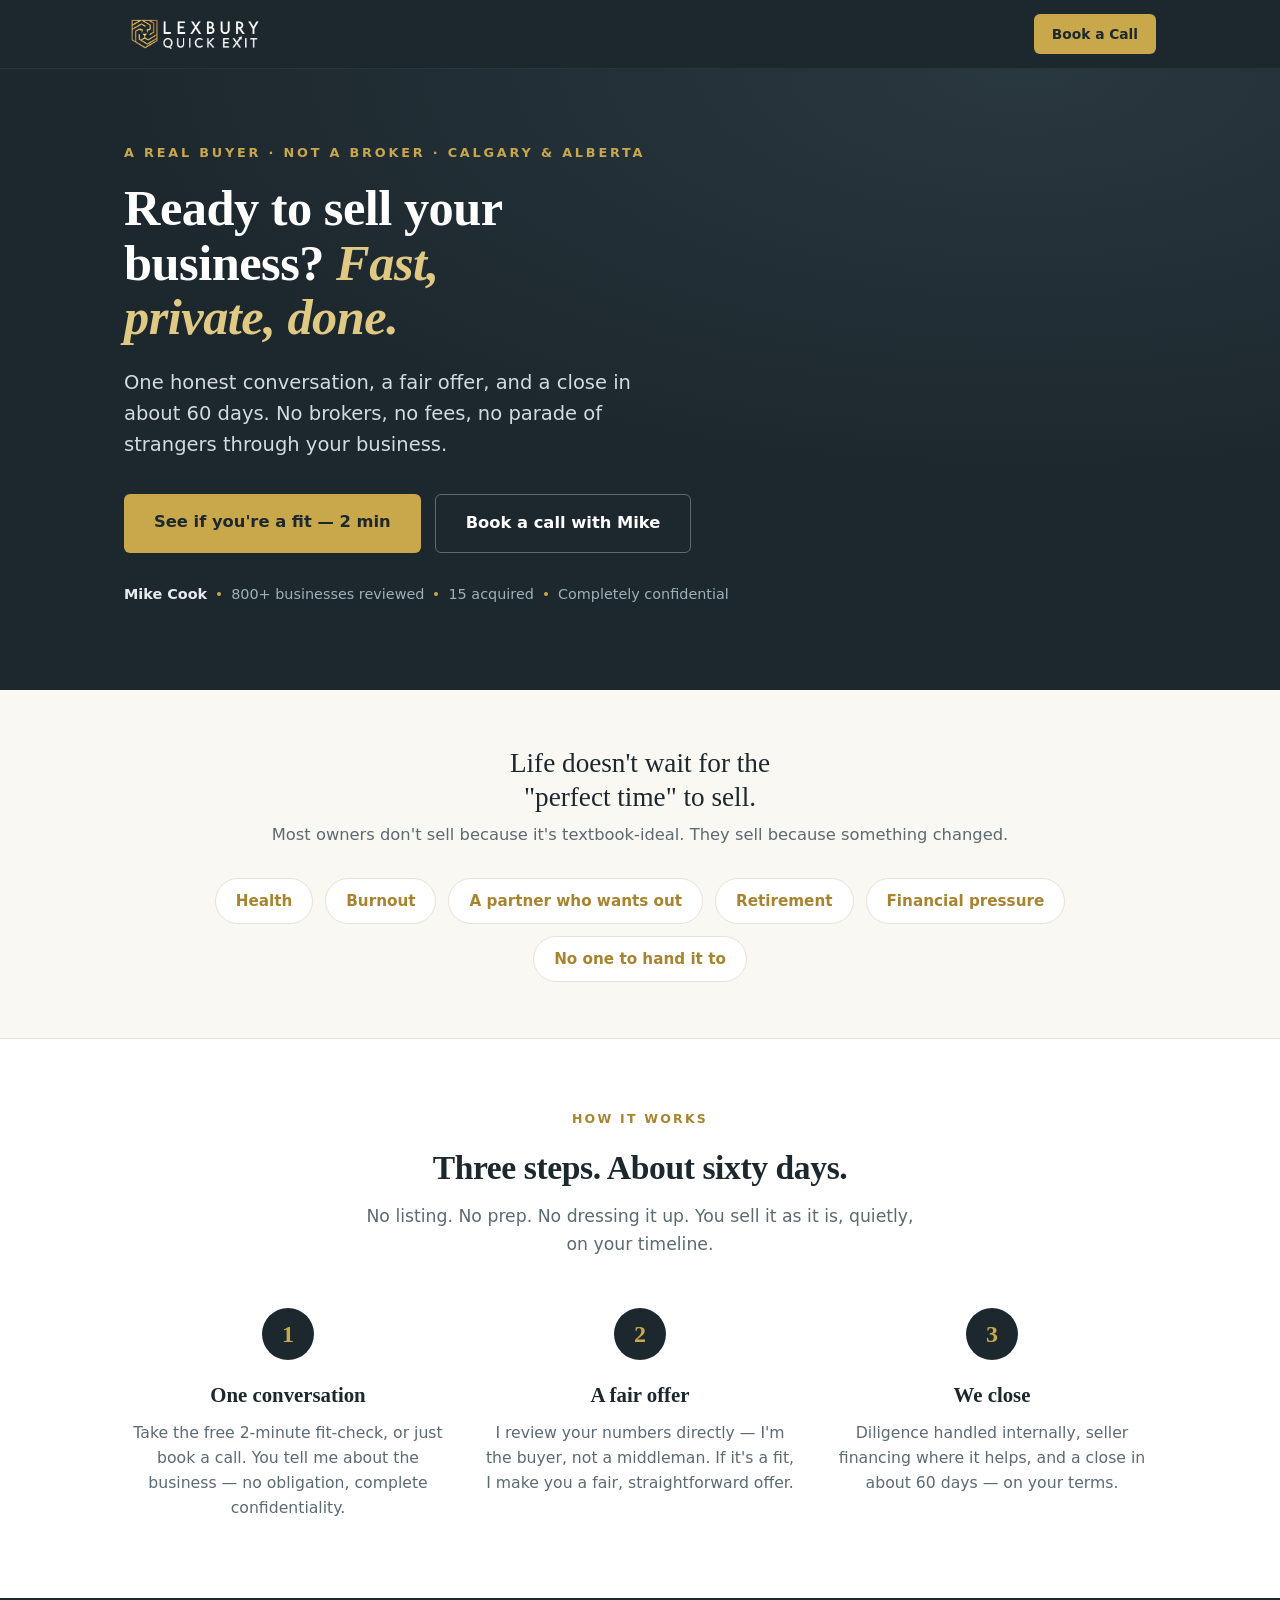
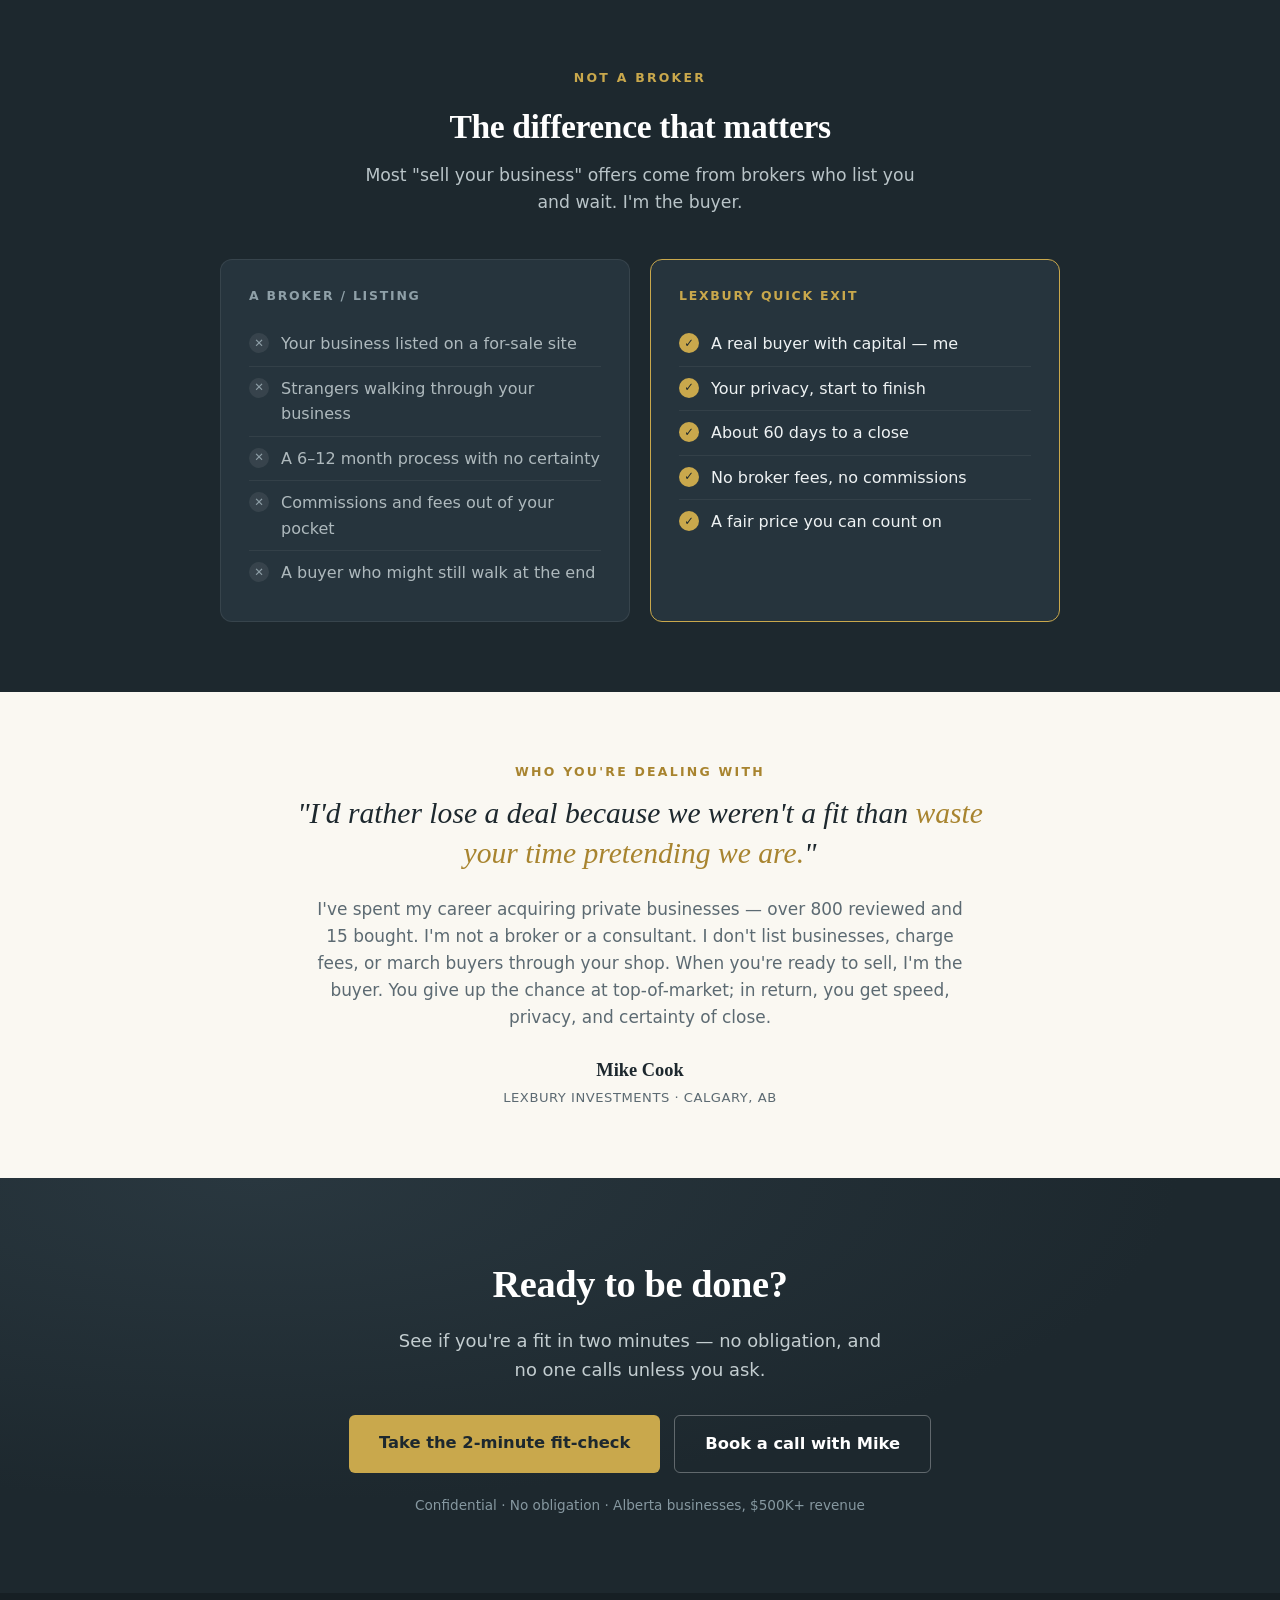
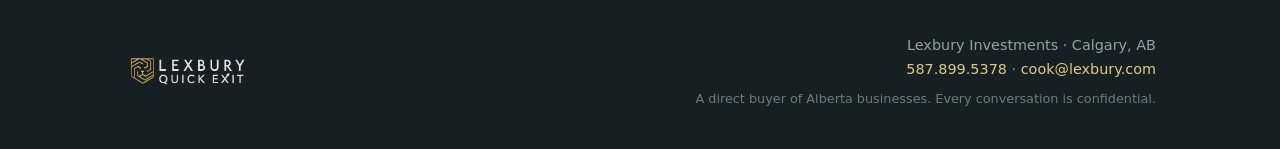
==== index.html @ 6c4a0f42 "Initial quickexit.ca site — buyer-focused seller front door Homepage, 7-question Quick Exit fit-chec" ====
<!DOCTYPE html>
<html lang="en">
<head>
<meta charset="UTF-8">
<meta name="viewport" content="width=device-width, initial-scale=1.0">
<title>Sell Your Alberta Business — Fast, Fair, Confidential | Lexbury Quick Exit</title>
<meta name="description" content="A real buyer for your Calgary or Alberta business — not a broker. No listing, no fees, no parade of strangers. One honest conversation, a fair offer, and a close in about 60 days. Completely confidential.">
<link rel="icon" href="/favicon.png">
<link rel="apple-touch-icon" href="/apple-touch-icon.png">
<style>
:root{
  --navy:#1D282E; --navy-2:#26343d; --navy-3:#31424c;
  --gold:#C9A84C; --gold-lt:#e0c982; --gold-deep:#a8842f;
  --cream:#faf8f2; --paper:#ffffff; --ink:#2b3840; --muted:#5c6a72; --line:#e7e2d6;
  --good:#2d7a4f;
  --serif:Georgia,'Times New Roman',serif;
  --sans:system-ui,-apple-system,'Segoe UI',Roboto,Helvetica,Arial,sans-serif;
}
*{box-sizing:border-box;margin:0;padding:0;}
html{scroll-behavior:smooth;}
body{font-family:var(--sans);color:var(--ink);background:var(--paper);line-height:1.6;-webkit-font-smoothing:antialiased;}
a{color:inherit;}
img{max-width:100%;display:block;}
.wrap{max-width:1080px;margin:0 auto;padding:0 24px;}

/* nav */
.nav{position:sticky;top:0;z-index:50;background:var(--navy);border-bottom:1px solid rgba(255,255,255,.06);}
.nav .wrap{display:flex;align-items:center;justify-content:space-between;padding-top:14px;padding-bottom:14px;}
.nav .logo{height:38px;width:auto;}
.btn{display:inline-block;font-family:var(--sans);font-weight:700;font-size:.92rem;padding:11px 22px;border-radius:6px;text-decoration:none;cursor:pointer;border:none;transition:transform .1s,background .15s;}
.btn:hover{transform:translateY(-1px);}
.btn-gold{background:var(--gold);color:var(--navy);}
.btn-gold:hover{background:var(--gold-lt);}
.btn-ghost{background:transparent;color:#fff;border:1px solid rgba(255,255,255,.3);}
.btn-ghost:hover{background:rgba(255,255,255,.08);}
.btn-lg{font-size:1.02rem;padding:15px 30px;}
.nav .btn{padding:9px 18px;font-size:.86rem;}

/* hero */
.hero{background:radial-gradient(130% 120% at 80% 0%, #29373f 0%, var(--navy) 55%);color:#fff;padding:74px 0 84px;}
.hero .eyebrow{color:var(--gold);font-size:.8rem;letter-spacing:.22em;text-transform:uppercase;font-weight:700;margin-bottom:18px;}
.hero h1{font-family:var(--serif);font-size:3.15rem;line-height:1.08;font-weight:700;letter-spacing:-.5px;max-width:15ch;}
.hero h1 .em{color:var(--gold-lt);font-style:italic;}
.hero .sub{font-size:1.22rem;color:#d3dbde;margin-top:22px;max-width:44ch;}
.hero .cta-row{display:flex;flex-wrap:wrap;gap:14px;margin-top:34px;}
.hero .trust{margin-top:30px;font-size:.9rem;color:#9fb0b8;display:flex;align-items:center;gap:10px;flex-wrap:wrap;}
.hero .trust b{color:#e6ecee;font-weight:600;}
.hero .trust .dot{width:4px;height:4px;border-radius:50%;background:var(--gold);}

/* situations */
.situations{background:var(--cream);padding:56px 0;border-bottom:1px solid var(--line);}
.situations .lead{font-family:var(--serif);font-size:1.7rem;color:var(--navy);text-align:center;max-width:22ch;margin:0 auto 8px;line-height:1.25;}
.situations .subline{text-align:center;color:var(--muted);font-size:1.02rem;margin-bottom:30px;}
.sit-grid{display:flex;flex-wrap:wrap;justify-content:center;gap:12px;}
.sit{background:var(--paper);border:1px solid var(--line);border-radius:100px;padding:10px 20px;font-size:.95rem;font-weight:600;color:var(--navy);}
.sit span{color:var(--gold-deep);}

/* section base */
.section{padding:70px 0;}
.section h2{font-family:var(--serif);font-size:2.1rem;color:var(--navy);text-align:center;font-weight:700;letter-spacing:-.4px;margin-bottom:8px;}
.section .kicker{text-align:center;color:var(--gold-deep);font-size:.78rem;letter-spacing:.18em;text-transform:uppercase;font-weight:700;margin-bottom:12px;}
.section .intro{text-align:center;color:var(--muted);font-size:1.08rem;max-width:52ch;margin:0 auto 42px;}

/* steps */
.steps{display:grid;grid-template-columns:repeat(3,1fr);gap:24px;}
.step{text-align:center;padding:8px;}
.step .n{width:52px;height:52px;border-radius:50%;background:var(--navy);color:var(--gold);font-family:var(--serif);font-size:1.5rem;font-weight:700;display:grid;place-items:center;margin:0 auto 18px;}
.step h3{font-family:var(--serif);font-size:1.3rem;color:var(--navy);margin-bottom:8px;}
.step p{color:var(--muted);font-size:.98rem;}

/* comparison */
.compare{background:var(--navy);color:#fff;}
.compare h2{color:#fff;}
.compare .kicker{color:var(--gold);}
.compare .intro{color:#b9c4c8;}
.cols{display:grid;grid-template-columns:1fr 1fr;gap:20px;max-width:840px;margin:0 auto;}
.col{background:var(--navy-2);border:1px solid rgba(255,255,255,.08);border-radius:12px;padding:26px 28px;}
.col.us{border-color:var(--gold);}
.col h4{font-size:.78rem;letter-spacing:.14em;text-transform:uppercase;font-weight:700;margin-bottom:16px;}
.col.them h4{color:#8fa0a8;} .col.us h4{color:var(--gold);}
.col ul{list-style:none;}
.col li{display:flex;gap:12px;align-items:flex-start;padding:9px 0;font-size:1rem;border-bottom:1px solid rgba(255,255,255,.06);}
.col li:last-child{border-bottom:none;}
.mark{flex:none;width:20px;height:20px;border-radius:50%;display:grid;place-items:center;font-size:.72rem;font-weight:800;margin-top:2px;}
.col.them .mark{background:rgba(255,255,255,.08);color:#8fa0a8;}
.col.us .mark{background:var(--gold);color:var(--navy);}
.col.them li{color:#aeb9bd;} .col.us li{color:#eef2f3;}

/* mike */
.mike{background:var(--cream);}
.mike-inner{max-width:760px;margin:0 auto;text-align:center;}
.mike .quote{font-family:var(--serif);font-size:1.85rem;line-height:1.35;color:var(--navy);font-style:italic;}
.mike .quote .g{color:var(--gold-deep);}
.mike .body{color:var(--muted);font-size:1.06rem;margin-top:22px;max-width:60ch;margin-left:auto;margin-right:auto;}
.mike .sig{margin-top:24px;font-family:var(--serif);font-size:1.15rem;color:var(--navy);font-weight:700;}
.mike .sig small{display:block;font-family:var(--sans);font-size:.82rem;color:var(--muted);font-weight:400;letter-spacing:.04em;margin-top:2px;}

/* final cta */
.final{background:radial-gradient(120% 130% at 20% 0%, #29373f 0%, var(--navy) 60%);color:#fff;text-align:center;padding:76px 0;}
.final h2{font-family:var(--serif);font-size:2.4rem;color:#fff;margin-bottom:12px;letter-spacing:-.4px;}
.final p{color:#c3cdd0;font-size:1.12rem;max-width:44ch;margin:0 auto 30px;}
.final .cta-row{display:flex;flex-wrap:wrap;gap:14px;justify-content:center;}
.final .fine{margin-top:22px;font-size:.85rem;color:#8698a0;}

/* footer */
footer{background:#161f24;color:#93a2a9;padding:40px 0;font-size:.9rem;}
footer .wrap{display:flex;flex-wrap:wrap;gap:24px;justify-content:space-between;align-items:center;}
footer .logo{height:34px;opacity:.9;}
footer a{color:var(--gold-lt);text-decoration:none;}
footer .meta{text-align:right;line-height:1.7;}
footer .disc{color:#6b7981;font-size:.8rem;margin-top:6px;}

@media(max-width:800px){
  .hero{padding:54px 0 60px;}
  .hero h1{font-size:2.35rem;}
  .hero .sub{font-size:1.08rem;}
  .steps{grid-template-columns:1fr;gap:30px;}
  .cols{grid-template-columns:1fr;}
  .section{padding:54px 0;}
  .section h2,.mike .quote{font-size:1.7rem;}
  .final h2{font-size:1.9rem;}
  footer .wrap{justify-content:center;text-align:center;}
  footer .meta{text-align:center;}
  .nav .logo{height:32px;}
}
</style>
</head>
<body>

<!-- NAV -->
<nav class="nav">
  <div class="wrap">
    <a href="/"><img class="logo" src="/qe-logo-white.png" alt="Lexbury Quick Exit"></a>
    <a class="btn btn-gold" href="/book-call">Book a Call</a>
  </div>
</nav>

<!-- HERO -->
<header class="hero">
  <div class="wrap">
    <div class="eyebrow">A real buyer &middot; not a broker &middot; Calgary &amp; Alberta</div>
    <h1>Ready to sell your business? <span class="em">Fast, private, done.</span></h1>
    <p class="sub">One honest conversation, a fair offer, and a close in about 60&nbsp;days. No brokers, no fees, no parade of strangers through your business.</p>
    <div class="cta-row">
      <a class="btn btn-gold btn-lg" href="/assessment">See if you're a fit — 2 min</a>
      <a class="btn btn-ghost btn-lg" href="/book-call">Book a call with Mike</a>
    </div>
    <div class="trust">
      <b>Mike Cook</b><span class="dot"></span>800+ businesses reviewed<span class="dot"></span>15 acquired<span class="dot"></span>Completely confidential
    </div>
  </div>
</header>

<!-- SITUATIONS -->
<section class="situations">
  <div class="wrap">
    <div class="lead">Life doesn't wait for the "perfect time" to sell.</div>
    <div class="subline">Most owners don't sell because it's textbook-ideal. They sell because something changed.</div>
    <div class="sit-grid">
      <div class="sit"><span>Health</span></div>
      <div class="sit"><span>Burnout</span></div>
      <div class="sit"><span>A partner who wants out</span></div>
      <div class="sit"><span>Retirement</span></div>
      <div class="sit"><span>Financial pressure</span></div>
      <div class="sit"><span>No one to hand it to</span></div>
    </div>
  </div>
</section>

<!-- HOW IT WORKS -->
<section class="section">
  <div class="wrap">
    <div class="kicker">How it works</div>
    <h2>Three steps. About sixty days.</h2>
    <p class="intro">No listing. No prep. No dressing it up. You sell it as it is, quietly, on your timeline.</p>
    <div class="steps">
      <div class="step">
        <div class="n">1</div>
        <h3>One conversation</h3>
        <p>Take the free 2-minute fit-check, or just book a call. You tell me about the business — no obligation, complete confidentiality.</p>
      </div>
      <div class="step">
        <div class="n">2</div>
        <h3>A fair offer</h3>
        <p>I review your numbers directly — I'm the buyer, not a middleman. If it's a fit, I make you a fair, straightforward offer.</p>
      </div>
      <div class="step">
        <div class="n">3</div>
        <h3>We close</h3>
        <p>Diligence handled internally, seller financing where it helps, and a close in about 60 days — on your terms.</p>
      </div>
    </div>
  </div>
</section>

<!-- COMPARISON -->
<section class="section compare">
  <div class="wrap">
    <div class="kicker">Not a broker</div>
    <h2>The difference that matters</h2>
    <p class="intro">Most "sell your business" offers come from brokers who list you and wait. I'm the buyer.</p>
    <div class="cols">
      <div class="col them">
        <h4>A broker / listing</h4>
        <ul>
          <li><span class="mark">✕</span> Your business listed on a for-sale site</li>
          <li><span class="mark">✕</span> Strangers walking through your business</li>
          <li><span class="mark">✕</span> A 6–12 month process with no certainty</li>
          <li><span class="mark">✕</span> Commissions and fees out of your pocket</li>
          <li><span class="mark">✕</span> A buyer who might still walk at the end</li>
        </ul>
      </div>
      <div class="col us">
        <h4>Lexbury Quick Exit</h4>
        <ul>
          <li><span class="mark">✓</span> A real buyer with capital — me</li>
          <li><span class="mark">✓</span> Your privacy, start to finish</li>
          <li><span class="mark">✓</span> About 60 days to a close</li>
          <li><span class="mark">✓</span> No broker fees, no commissions</li>
          <li><span class="mark">✓</span> A fair price you can count on</li>
        </ul>
      </div>
    </div>
  </div>
</section>

<!-- MIKE -->
<section class="section mike">
  <div class="wrap mike-inner">
    <div class="kicker">Who you're dealing with</div>
    <p class="quote">"I'd rather lose a deal because we weren't a fit than <span class="g">waste your time pretending we are.</span>"</p>
    <p class="body">I've spent my career acquiring private businesses — over 800 reviewed and 15 bought. I'm not a broker or a consultant. I don't list businesses, charge fees, or march buyers through your shop. When you're ready to sell, I'm the buyer. You give up the chance at top-of-market; in return, you get speed, privacy, and certainty of close.</p>
    <div class="sig">Mike Cook<small>LEXBURY INVESTMENTS &middot; CALGARY, AB</small></div>
  </div>
</section>

<!-- FINAL CTA -->
<section class="final">
  <div class="wrap">
    <h2>Ready to be done?</h2>
    <p>See if you're a fit in two minutes — no obligation, and no one calls unless you ask.</p>
    <div class="cta-row">
      <a class="btn btn-gold btn-lg" href="/assessment">Take the 2-minute fit-check</a>
      <a class="btn btn-ghost btn-lg" href="/book-call">Book a call with Mike</a>
    </div>
    <div class="fine">Confidential &middot; No obligation &middot; Alberta businesses, $500K+ revenue</div>
  </div>
</section>

<!-- FOOTER -->
<footer>
  <div class="wrap">
    <div>
      <img class="logo" src="/qe-logo-white.png" alt="Lexbury Quick Exit">
    </div>
    <div class="meta">
      Lexbury Investments &middot; Calgary, AB<br>
      <a href="tel:5878995378">587.899.5378</a> &middot; <a href="mailto:cook@lexbury.com">cook@lexbury.com</a>
      <div class="disc">A direct buyer of Alberta businesses. Every conversation is confidential.</div>
    </div>
  </div>
</footer>

</body>
</html>
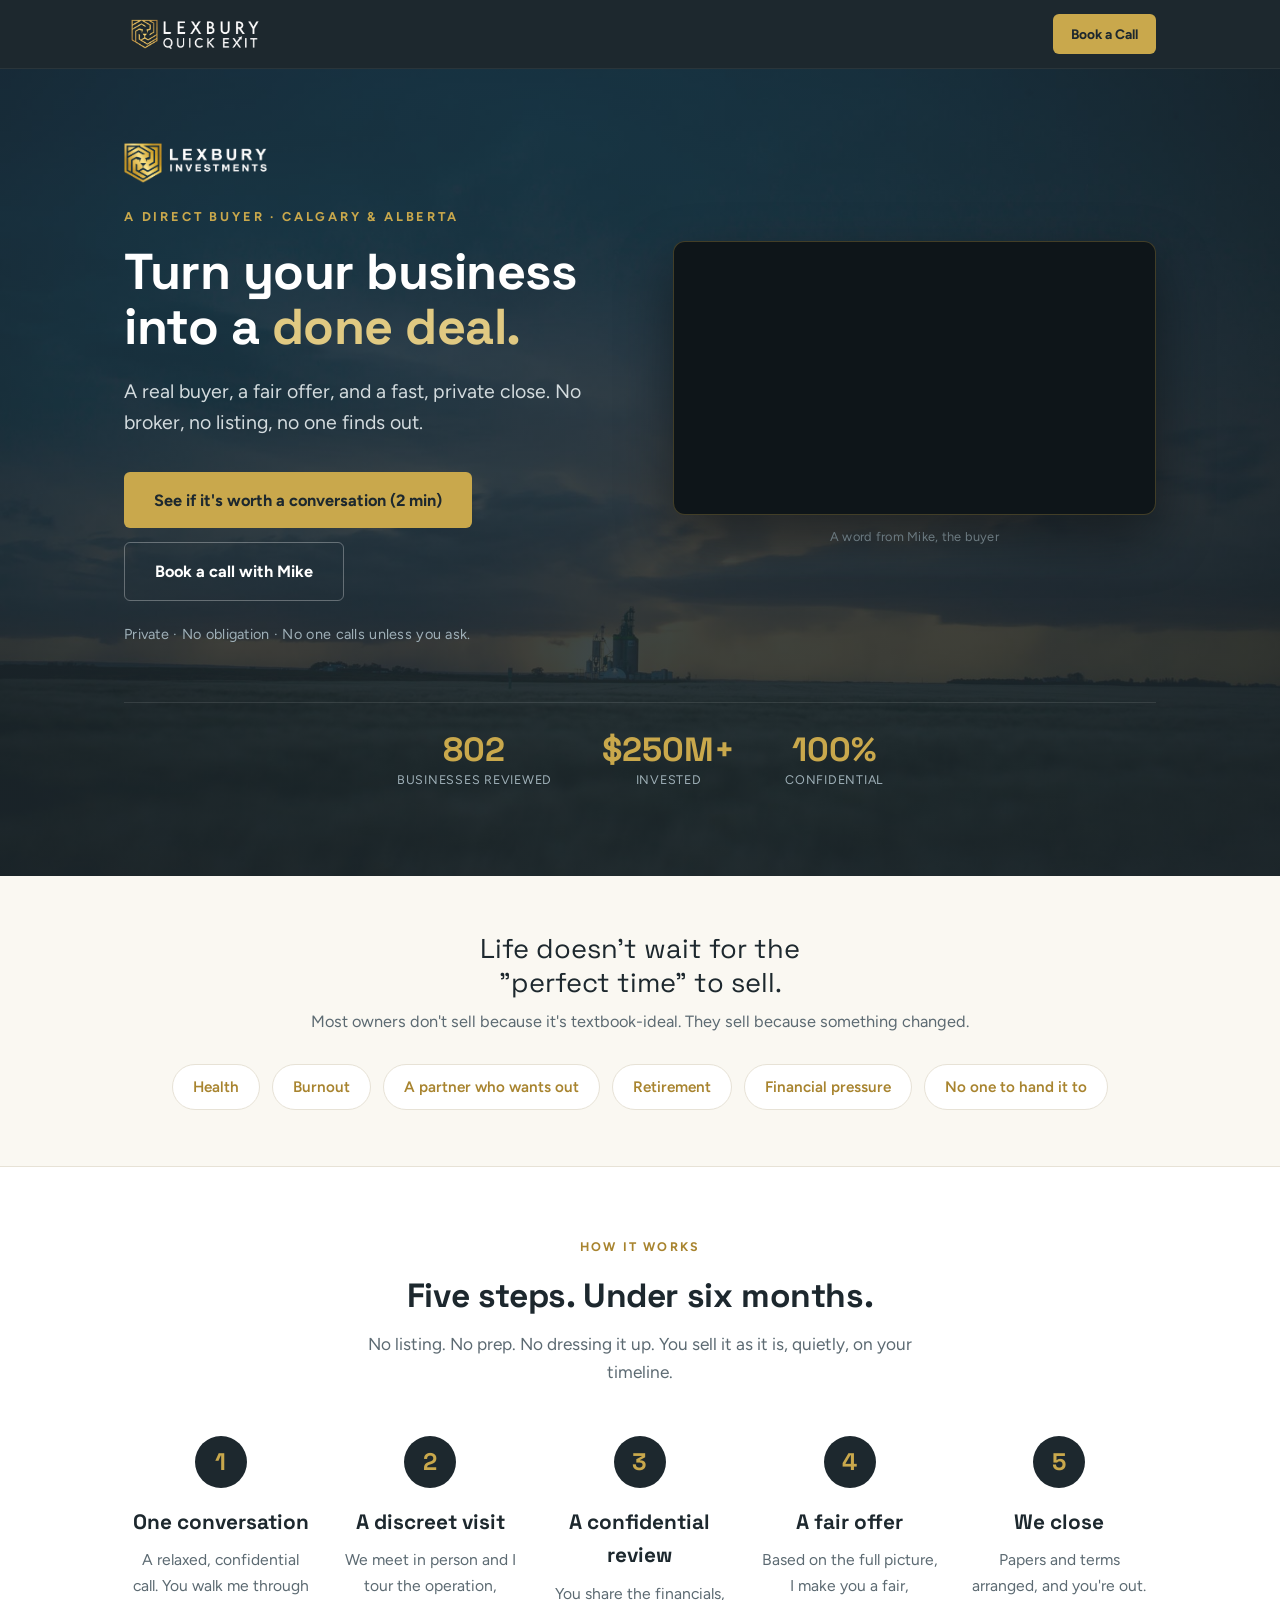
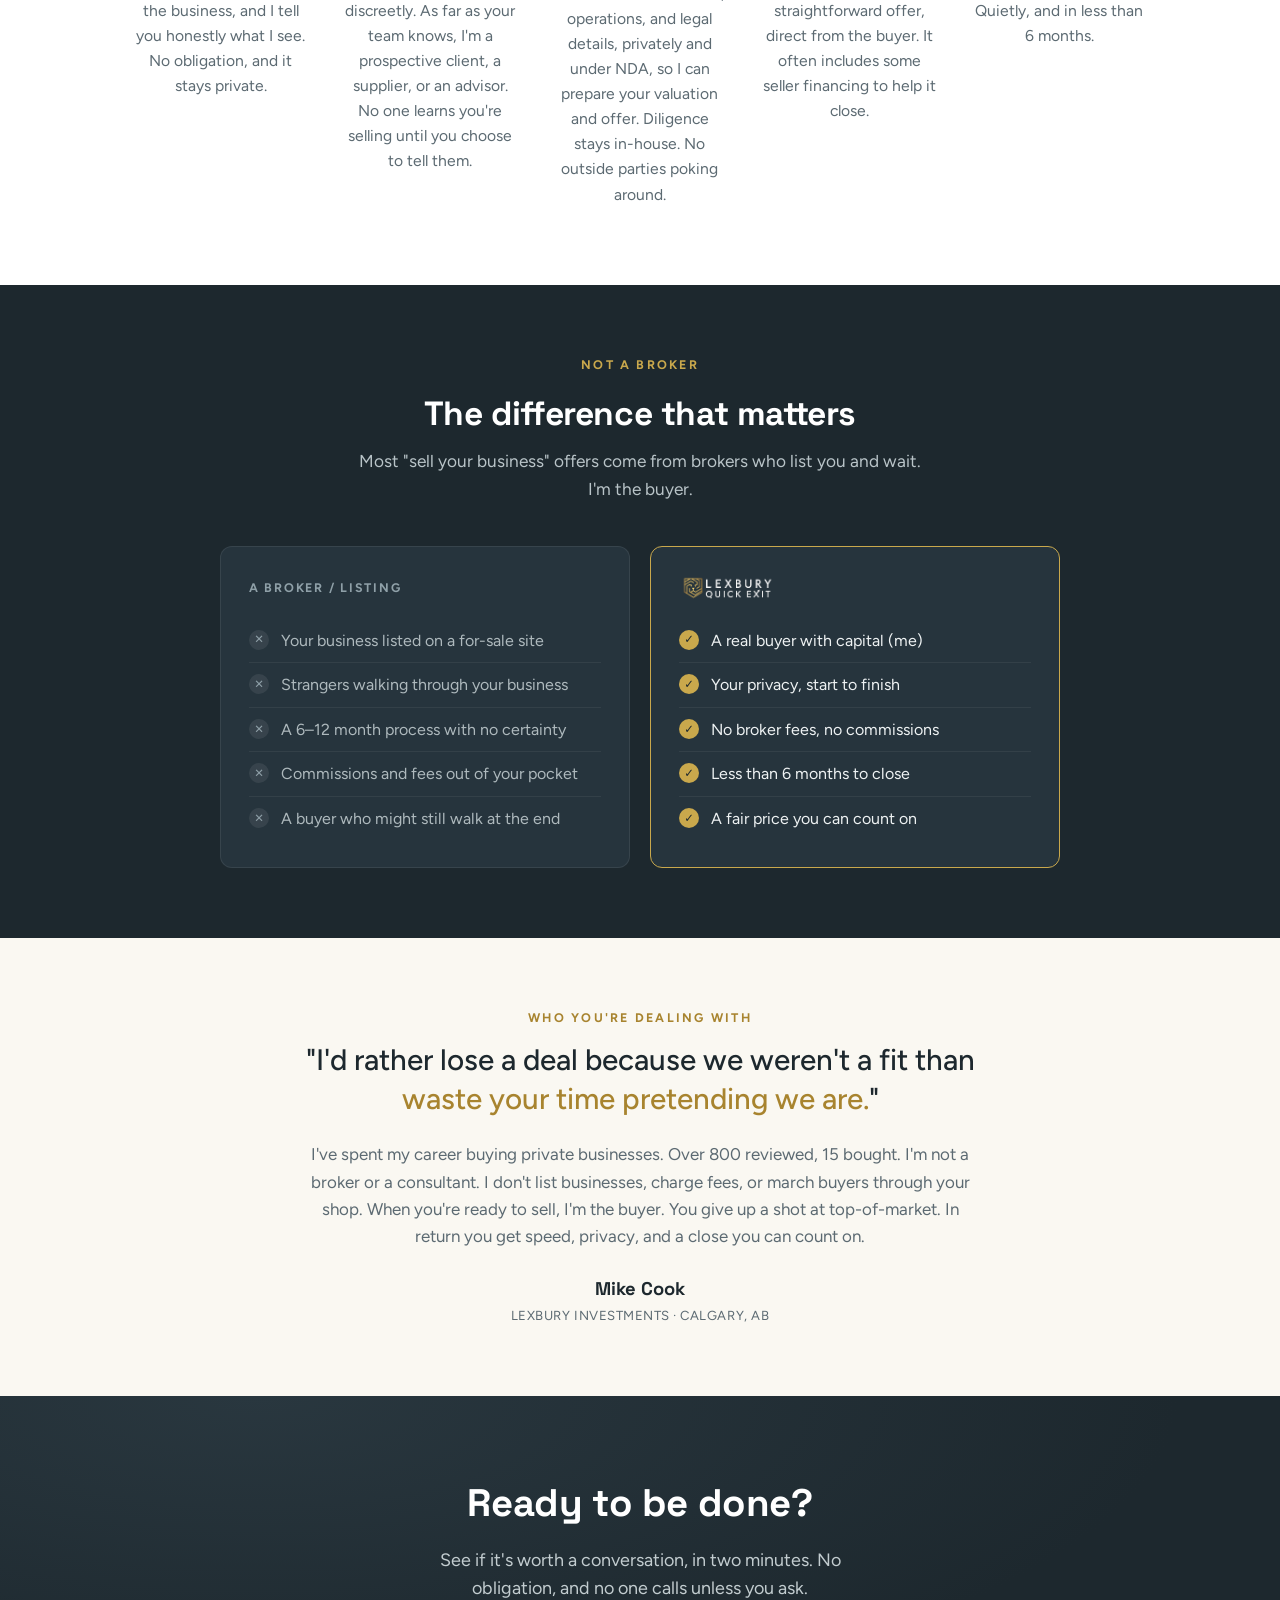
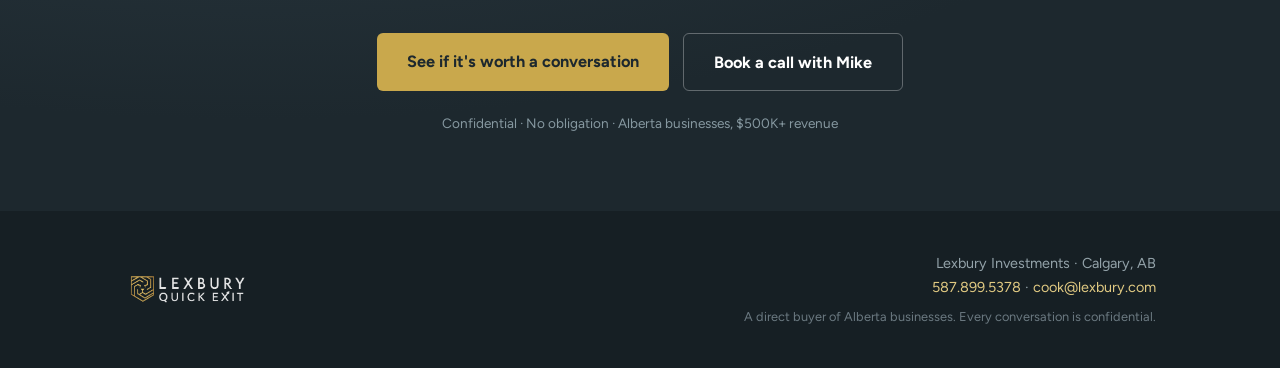
==== commit 9ba53557: "Polish for launch: worth-a-conversation reframe, Space Grotesk/Figtree fonts, Lexbury Investments he" ====
--- a/index.html
+++ b/index.html
@@ -3,18 +3,22 @@
 <head>
 <meta charset="UTF-8">
 <meta name="viewport" content="width=device-width, initial-scale=1.0">
-<title>Sell Your Alberta Business — Fast, Fair, Confidential | Lexbury Quick Exit</title>
-<meta name="description" content="A real buyer for your Calgary or Alberta business — not a broker. No listing, no fees, no parade of strangers. One honest conversation, a fair offer, and a close in about 60 days. Completely confidential.">
+<title>Sell Your Alberta Business, Fast and Confidential | Lexbury Quick Exit</title>
+<meta name="description" content="A real buyer for your Calgary or Alberta business, not a broker. No listing, no fees, no parade of strangers. One honest conversation, a fair offer, and a close in less than 6 months. Completely confidential.">
 <link rel="icon" href="/favicon.png">
 <link rel="apple-touch-icon" href="/apple-touch-icon.png">
+<link rel="preconnect" href="https://fonts.googleapis.com">
+<link rel="preconnect" href="https://fonts.gstatic.com" crossorigin>
+<link href="https://fonts.googleapis.com/css2?family=Space+Grotesk:wght@400;500;700&family=Figtree:wght@400;500;600;700&display=swap" rel="stylesheet">
 <style>
 :root{
   --navy:#1D282E; --navy-2:#26343d; --navy-3:#31424c;
   --gold:#C9A84C; --gold-lt:#e0c982; --gold-deep:#a8842f;
   --cream:#faf8f2; --paper:#ffffff; --ink:#2b3840; --muted:#5c6a72; --line:#e7e2d6;
   --good:#2d7a4f;
-  --serif:Georgia,'Times New Roman',serif;
-  --sans:system-ui,-apple-system,'Segoe UI',Roboto,Helvetica,Arial,sans-serif;
+  /* Option D typography (both sans): --serif = DISPLAY face, --sans = BODY face */
+  --serif:'Space Grotesk',system-ui,-apple-system,'Segoe UI',Roboto,Helvetica,Arial,sans-serif;
+  --sans:'Figtree',system-ui,-apple-system,'Segoe UI',Roboto,Helvetica,Arial,sans-serif;
 }
 *{box-sizing:border-box;margin:0;padding:0;}
 html{scroll-behavior:smooth;}
@@ -37,15 +41,31 @@
 .nav .btn{padding:9px 18px;font-size:.86rem;}
 
 /* hero */
-.hero{background:radial-gradient(130% 120% at 80% 0%, #29373f 0%, var(--navy) 55%);color:#fff;padding:74px 0 84px;}
+.hero{background:linear-gradient(rgba(29,40,46,.78), rgba(29,40,46,.88)), url('/hero-bg.jpg') center/cover no-repeat;color:#fff;padding:74px 0 84px;}
 .hero .eyebrow{color:var(--gold);font-size:.8rem;letter-spacing:.22em;text-transform:uppercase;font-weight:700;margin-bottom:18px;}
+.hero-brand{margin-bottom:16px;}
+.hero-brand a{display:inline-block;line-height:0;}
+.hero-brand img{height:40px;width:auto;display:block;transition:opacity .18s ease;}
+.hero-brand a:hover img{opacity:.78;}
 .hero h1{font-family:var(--serif);font-size:3.15rem;line-height:1.08;font-weight:700;letter-spacing:-.5px;max-width:15ch;}
-.hero h1 .em{color:var(--gold-lt);font-style:italic;}
+.hero h1 .em{color:var(--gold-lt);}
 .hero .sub{font-size:1.22rem;color:#d3dbde;margin-top:22px;max-width:44ch;}
 .hero .cta-row{display:flex;flex-wrap:wrap;gap:14px;margin-top:34px;}
 .hero .trust{margin-top:30px;font-size:.9rem;color:#9fb0b8;display:flex;align-items:center;gap:10px;flex-wrap:wrap;}
 .hero .trust b{color:#e6ecee;font-weight:600;}
 .hero .trust .dot{width:4px;height:4px;border-radius:50%;background:var(--gold);}
+
+/* hero grid, video & trust */
+.hero-grid{display:grid;grid-template-columns:1.02fr .98fr;gap:46px;align-items:center;}
+.hero-assure{margin-top:22px;font-size:.9rem;color:#9fb0b8;letter-spacing:.02em;}
+.hero-video .video-frame{position:relative;padding-bottom:56.25%;height:0;border-radius:12px;overflow:hidden;box-shadow:0 22px 55px rgba(0,0,0,.4);border:1px solid rgba(201,168,76,.28);background:#0e1519;}
+.hero-video .video-frame iframe{position:absolute;inset:0;width:100%;height:100%;}
+.hero-video .video-cap{text-align:center;font-size:.8rem;color:#8698a0;margin-top:12px;letter-spacing:.02em;}
+.hero-trust{display:flex;gap:50px;justify-content:center;margin:56px auto 0;padding-top:30px;border-top:1px solid rgba(255,255,255,.1);}
+.hero-trust .ti{text-align:center;}
+.hero-trust .tn{display:block;font-family:var(--serif);font-size:2.1rem;color:var(--gold);font-weight:700;line-height:1;}
+.hero-trust .tl{font-size:.78rem;color:#9fb0b8;letter-spacing:.06em;text-transform:uppercase;margin-top:6px;}
+@media(max-width:800px){ .hero-grid{grid-template-columns:1fr;gap:30px;} .hero-trust{gap:26px;flex-wrap:wrap;} .hero-trust .tn{font-size:1.7rem;} }
 
 /* situations */
 .situations{background:var(--cream);padding:56px 0;border-bottom:1px solid var(--line);}
@@ -62,7 +82,10 @@
 .section .intro{text-align:center;color:var(--muted);font-size:1.08rem;max-width:52ch;margin:0 auto 42px;}
 
 /* steps */
-.steps{display:grid;grid-template-columns:repeat(3,1fr);gap:24px;}
+.steps{display:grid;grid-template-columns:repeat(5,1fr);gap:16px;}
+@media(max-width:1040px){.steps{grid-template-columns:repeat(3,1fr);gap:20px;}}
+@media(max-width:640px){.steps{grid-template-columns:1fr;}}
+.step h3{font-size:1.18rem;}
 .step{text-align:center;padding:8px;}
 .step .n{width:52px;height:52px;border-radius:50%;background:var(--navy);color:var(--gold);font-family:var(--serif);font-size:1.5rem;font-weight:700;display:grid;place-items:center;margin:0 auto 18px;}
 .step h3{font-family:var(--serif);font-size:1.3rem;color:var(--navy);margin-bottom:8px;}
@@ -76,8 +99,8 @@
 .cols{display:grid;grid-template-columns:1fr 1fr;gap:20px;max-width:840px;margin:0 auto;}
 .col{background:var(--navy-2);border:1px solid rgba(255,255,255,.08);border-radius:12px;padding:26px 28px;}
 .col.us{border-color:var(--gold);}
-.col h4{font-size:.78rem;letter-spacing:.14em;text-transform:uppercase;font-weight:700;margin-bottom:16px;}
-.col.them h4{color:#8fa0a8;} .col.us h4{color:var(--gold);}
+.col h4{font-size:.78rem;letter-spacing:.14em;text-transform:uppercase;font-weight:700;margin-bottom:16px;min-height:30px;display:flex;align-items:center;}
+.col.them h4{color:#8fa0a8;} .col.us h4{color:var(--gold);} .col.us h4 img{height:26px;width:auto;display:block;}
 .col ul{list-style:none;}
 .col li{display:flex;gap:12px;align-items:flex-start;padding:9px 0;font-size:1rem;border-bottom:1px solid rgba(255,255,255,.06);}
 .col li:last-child{border-bottom:none;}
@@ -89,7 +112,7 @@
 /* mike */
 .mike{background:var(--cream);}
 .mike-inner{max-width:760px;margin:0 auto;text-align:center;}
-.mike .quote{font-family:var(--serif);font-size:1.85rem;line-height:1.35;color:var(--navy);font-style:italic;}
+.mike .quote{font-family:var(--sans);font-size:1.85rem;line-height:1.35;color:var(--navy);font-weight:500;}
 .mike .quote .g{color:var(--gold-deep);}
 .mike .body{color:var(--muted);font-size:1.06rem;margin-top:22px;max-width:60ch;margin-left:auto;margin-right:auto;}
 .mike .sig{margin-top:24px;font-family:var(--serif);font-size:1.15rem;color:var(--navy);font-weight:700;}
@@ -114,7 +137,7 @@
   .hero{padding:54px 0 60px;}
   .hero h1{font-size:2.35rem;}
   .hero .sub{font-size:1.08rem;}
-  .steps{grid-template-columns:1fr;gap:30px;}
+  .steps{gap:24px;}
   .cols{grid-template-columns:1fr;}
   .section{padding:54px 0;}
   .section h2,.mike .quote{font-size:1.7rem;}
@@ -131,22 +154,36 @@
 <nav class="nav">
   <div class="wrap">
     <a href="/"><img class="logo" src="/qe-logo-white.png" alt="Lexbury Quick Exit"></a>
-    <a class="btn btn-gold" href="/book-call">Book a Call</a>
+    <a class="btn btn-gold" href="/book-call.html">Book a Call</a>
   </div>
 </nav>
 
 <!-- HERO -->
 <header class="hero">
   <div class="wrap">
-    <div class="eyebrow">A real buyer &middot; not a broker &middot; Calgary &amp; Alberta</div>
-    <h1>Ready to sell your business? <span class="em">Fast, private, done.</span></h1>
-    <p class="sub">One honest conversation, a fair offer, and a close in about 60&nbsp;days. No brokers, no fees, no parade of strangers through your business.</p>
-    <div class="cta-row">
-      <a class="btn btn-gold btn-lg" href="/assessment">See if you're a fit — 2 min</a>
-      <a class="btn btn-ghost btn-lg" href="/book-call">Book a call with Mike</a>
-    </div>
-    <div class="trust">
-      <b>Mike Cook</b><span class="dot"></span>800+ businesses reviewed<span class="dot"></span>15 acquired<span class="dot"></span>Completely confidential
+    <div class="hero-grid">
+      <div class="hero-content">
+        <div class="hero-brand"><a href="https://lexbury.com" target="_blank" rel="noopener" title="Visit Lexbury Investments at lexbury.com"><img src="/lexbury-investments-white.png" alt="Lexbury Investments"></a></div>
+        <div class="eyebrow">A direct buyer &middot; Calgary &amp; Alberta</div>
+        <h1>Turn your business into a <span class="em">done deal.</span></h1>
+        <p class="sub">A real buyer, a fair offer, and a fast, private close. No broker, no listing, no one finds out.</p>
+        <div class="cta-row">
+          <a class="btn btn-gold btn-lg" href="/assessment.html">See if it's worth a conversation (2 min)</a>
+          <a class="btn btn-ghost btn-lg" href="/book-call.html">Book a call with Mike</a>
+        </div>
+        <div class="hero-assure">Private &middot; No obligation &middot; No one calls unless you ask.</div>
+      </div>
+      <div class="hero-video">
+        <div class="video-frame">
+          <iframe src="https://player.vimeo.com/video/1199830231?badge=0&amp;autopause=0&amp;title=0&amp;byline=0&amp;portrait=0" title="A word from Mike Cook" frameborder="0" allow="autoplay; fullscreen; picture-in-picture" allowfullscreen></iframe>
+        </div>
+        <div class="video-cap">A word from Mike, the buyer</div>
+      </div>
+    </div>
+    <div class="hero-trust">
+      <div class="ti"><span class="tn">802</span><span class="tl">Businesses Reviewed</span></div>
+      <div class="ti"><span class="tn">$250M+</span><span class="tl">Invested</span></div>
+      <div class="ti"><span class="tn">100%</span><span class="tl">Confidential</span></div>
     </div>
   </div>
 </header>
@@ -171,23 +208,33 @@
 <section class="section">
   <div class="wrap">
     <div class="kicker">How it works</div>
-    <h2>Three steps. About sixty days.</h2>
+    <h2>Five steps. Under six months.</h2>
     <p class="intro">No listing. No prep. No dressing it up. You sell it as it is, quietly, on your timeline.</p>
     <div class="steps">
       <div class="step">
         <div class="n">1</div>
         <h3>One conversation</h3>
-        <p>Take the free 2-minute fit-check, or just book a call. You tell me about the business — no obligation, complete confidentiality.</p>
+        <p>A relaxed, confidential call. You walk me through the business, and I tell you honestly what I see. No obligation, and it stays private.</p>
       </div>
       <div class="step">
         <div class="n">2</div>
+        <h3>A discreet visit</h3>
+        <p>We meet in person and I tour the operation, discreetly. As far as your team knows, I'm a prospective client, a supplier, or an advisor. No one learns you're selling until you choose to tell them.</p>
+      </div>
+      <div class="step">
+        <div class="n">3</div>
+        <h3>A confidential review</h3>
+        <p>You share the financials, operations, and legal details, privately and under NDA, so I can prepare your valuation and offer. Diligence stays in-house. No outside parties poking around.</p>
+      </div>
+      <div class="step">
+        <div class="n">4</div>
         <h3>A fair offer</h3>
-        <p>I review your numbers directly — I'm the buyer, not a middleman. If it's a fit, I make you a fair, straightforward offer.</p>
-      </div>
-      <div class="step">
-        <div class="n">3</div>
+        <p>Based on the full picture, I make you a fair, straightforward offer, direct from the buyer. It often includes some seller financing to help it close.</p>
+      </div>
+      <div class="step">
+        <div class="n">5</div>
         <h3>We close</h3>
-        <p>Diligence handled internally, seller financing where it helps, and a close in about 60 days — on your terms.</p>
+        <p>Papers and terms arranged, and you're out. Quietly, and in less than 6 months.</p>
       </div>
     </div>
   </div>
@@ -211,12 +258,12 @@
         </ul>
       </div>
       <div class="col us">
-        <h4>Lexbury Quick Exit</h4>
+        <h4><img src="/qe-logo-white.png" alt="Lexbury Quick Exit"></h4>
         <ul>
-          <li><span class="mark">✓</span> A real buyer with capital — me</li>
+          <li><span class="mark">✓</span> A real buyer with capital (me)</li>
           <li><span class="mark">✓</span> Your privacy, start to finish</li>
-          <li><span class="mark">✓</span> About 60 days to a close</li>
           <li><span class="mark">✓</span> No broker fees, no commissions</li>
+          <li><span class="mark">✓</span> Less than 6 months to close</li>
           <li><span class="mark">✓</span> A fair price you can count on</li>
         </ul>
       </div>
@@ -229,7 +276,7 @@
   <div class="wrap mike-inner">
     <div class="kicker">Who you're dealing with</div>
     <p class="quote">"I'd rather lose a deal because we weren't a fit than <span class="g">waste your time pretending we are.</span>"</p>
-    <p class="body">I've spent my career acquiring private businesses — over 800 reviewed and 15 bought. I'm not a broker or a consultant. I don't list businesses, charge fees, or march buyers through your shop. When you're ready to sell, I'm the buyer. You give up the chance at top-of-market; in return, you get speed, privacy, and certainty of close.</p>
+    <p class="body">I've spent my career buying private businesses. Over 800 reviewed, 15 bought. I'm not a broker or a consultant. I don't list businesses, charge fees, or march buyers through your shop. When you're ready to sell, I'm the buyer. You give up a shot at top-of-market. In return you get speed, privacy, and a close you can count on.</p>
     <div class="sig">Mike Cook<small>LEXBURY INVESTMENTS &middot; CALGARY, AB</small></div>
   </div>
 </section>
@@ -238,10 +285,10 @@
 <section class="final">
   <div class="wrap">
     <h2>Ready to be done?</h2>
-    <p>See if you're a fit in two minutes — no obligation, and no one calls unless you ask.</p>
+    <p>See if it's worth a conversation, in two minutes. No obligation, and no one calls unless you ask.</p>
     <div class="cta-row">
-      <a class="btn btn-gold btn-lg" href="/assessment">Take the 2-minute fit-check</a>
-      <a class="btn btn-ghost btn-lg" href="/book-call">Book a call with Mike</a>
+      <a class="btn btn-gold btn-lg" href="/assessment.html">See if it's worth a conversation</a>
+      <a class="btn btn-ghost btn-lg" href="/book-call.html">Book a call with Mike</a>
     </div>
     <div class="fine">Confidential &middot; No obligation &middot; Alberta businesses, $500K+ revenue</div>
   </div>
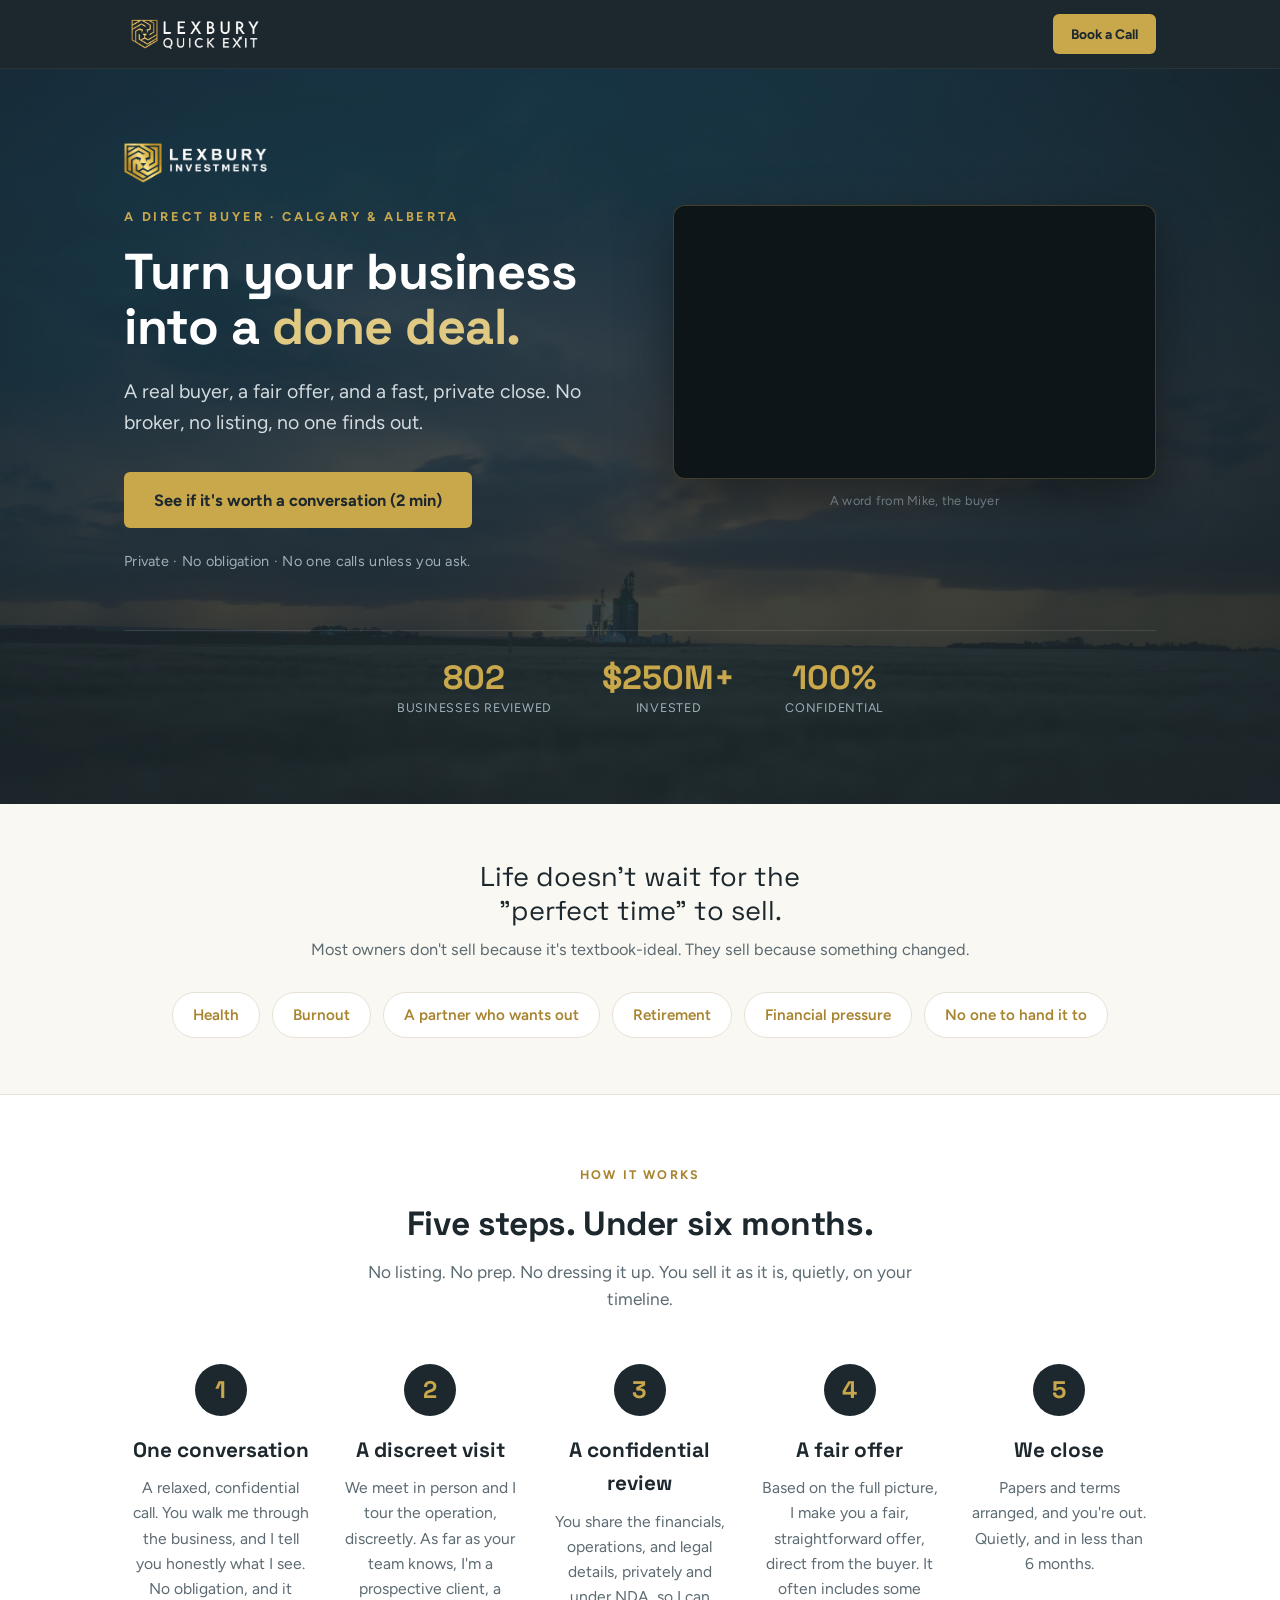
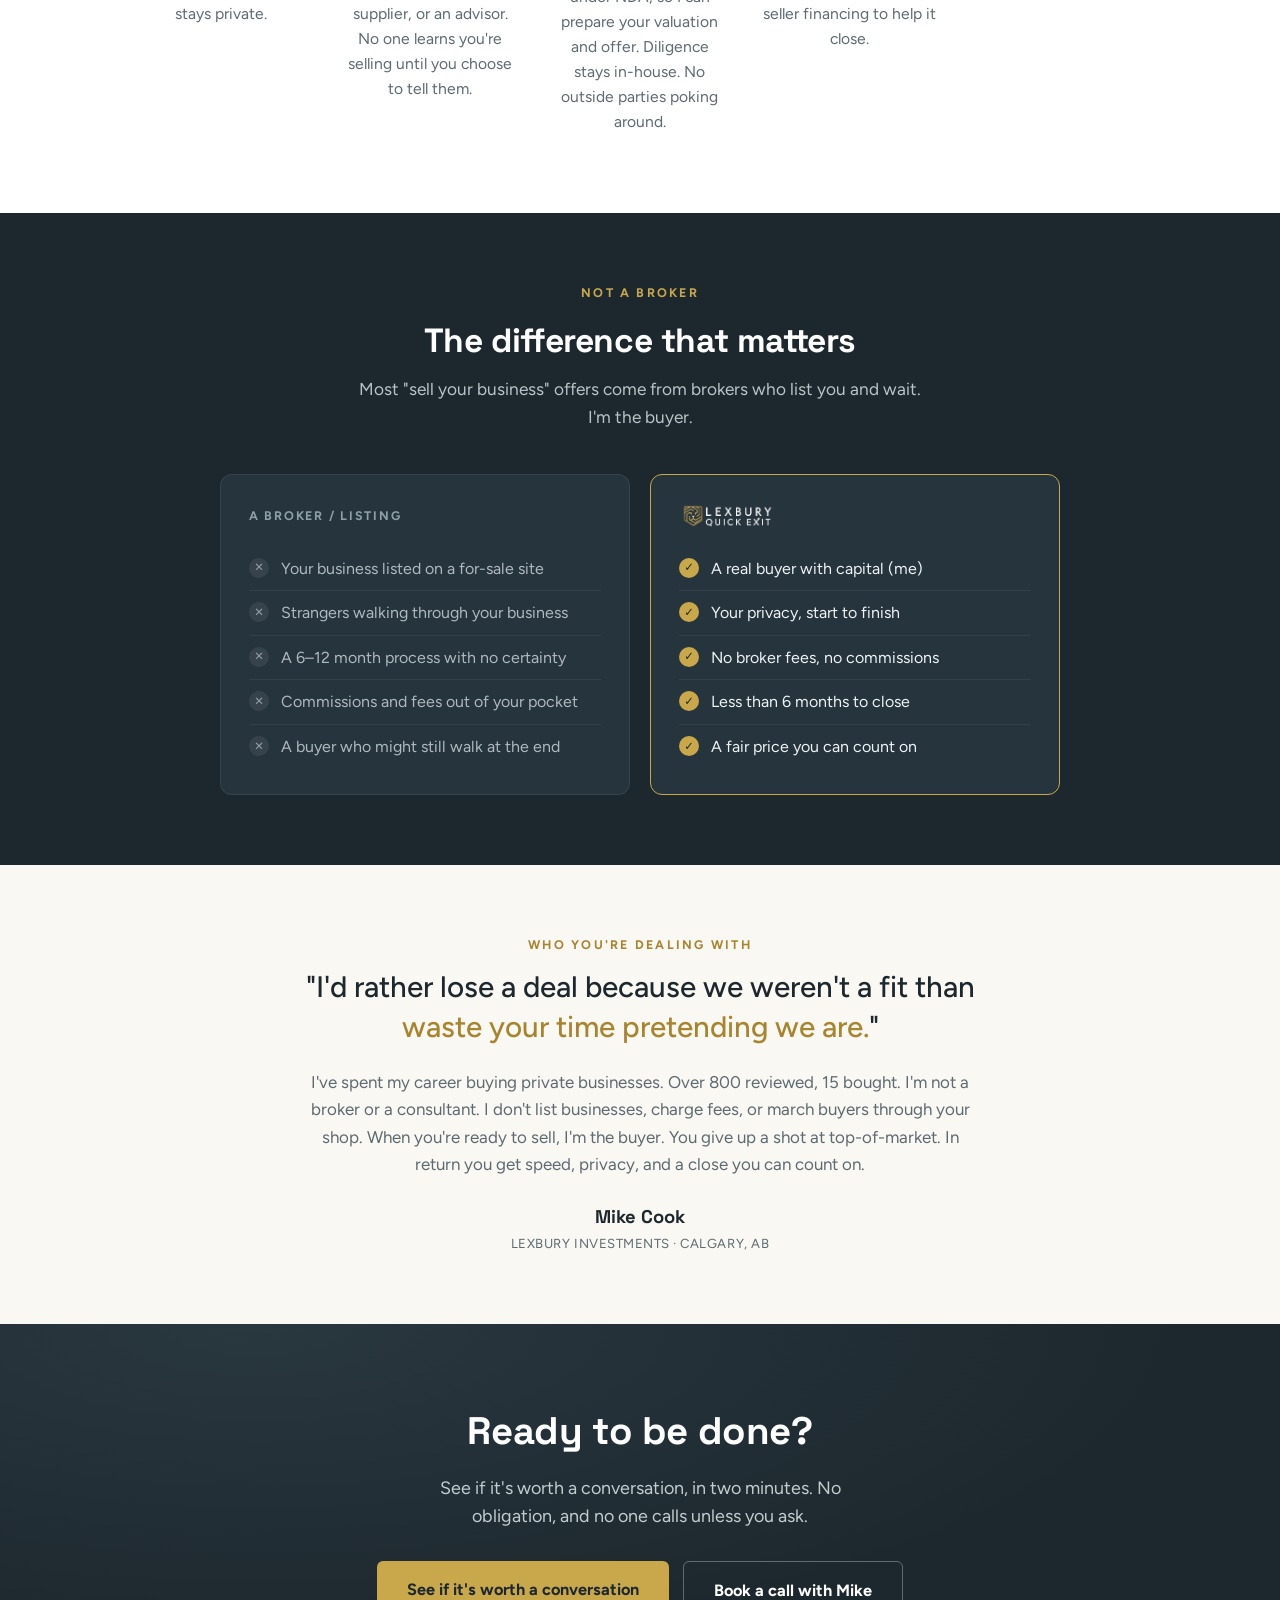
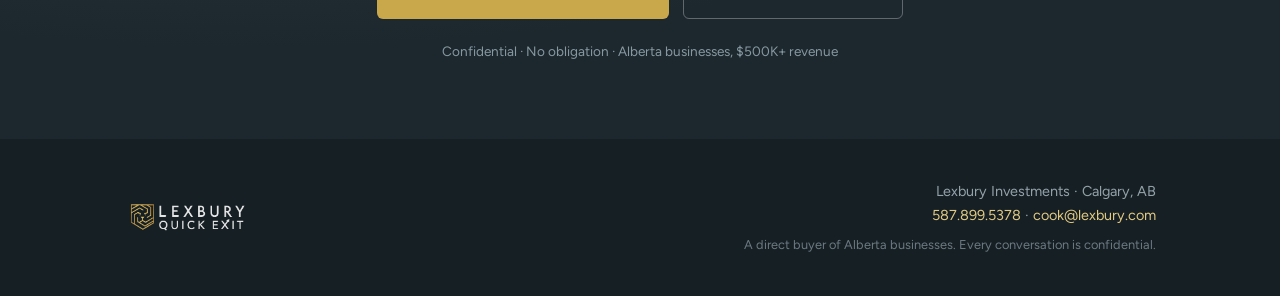
==== commit 7c507dfc: "Simplify hero to a single CTA (book-a-call stays in nav) Co-Authored-By: Claude Opus 4.8 <noreply@an" ====
--- a/index.html
+++ b/index.html
@@ -7,9 +7,7 @@
 <meta name="description" content="A real buyer for your Calgary or Alberta business, not a broker. No listing, no fees, no parade of strangers. One honest conversation, a fair offer, and a close in less than 6 months. Completely confidential.">
 <link rel="icon" href="/favicon.png">
 <link rel="apple-touch-icon" href="/apple-touch-icon.png">
-<link rel="preconnect" href="https://fonts.googleapis.com">
-<link rel="preconnect" href="https://fonts.gstatic.com" crossorigin>
-<link href="https://fonts.googleapis.com/css2?family=Space+Grotesk:wght@400;500;700&family=Figtree:wght@400;500;600;700&display=swap" rel="stylesheet">
+<link rel="stylesheet" href="/fonts.css">
 <style>
 :root{
   --navy:#1D282E; --navy-2:#26343d; --navy-3:#31424c;
@@ -72,7 +70,8 @@
 .situations .lead{font-family:var(--serif);font-size:1.7rem;color:var(--navy);text-align:center;max-width:22ch;margin:0 auto 8px;line-height:1.25;}
 .situations .subline{text-align:center;color:var(--muted);font-size:1.02rem;margin-bottom:30px;}
 .sit-grid{display:flex;flex-wrap:wrap;justify-content:center;gap:12px;}
-.sit{background:var(--paper);border:1px solid var(--line);border-radius:100px;padding:10px 20px;font-size:.95rem;font-weight:600;color:var(--navy);}
+.sit{background:var(--paper);border:1px solid var(--line);border-radius:100px;padding:10px 20px;font-size:.95rem;font-weight:600;color:var(--navy);text-decoration:none;cursor:pointer;transition:border-color .15s,transform .1s,box-shadow .15s;}
+.sit:hover{border-color:var(--gold);transform:translateY(-1px);box-shadow:0 4px 14px rgba(29,40,46,.08);}
 .sit span{color:var(--gold-deep);}
 
 /* section base */
@@ -169,7 +168,6 @@
         <p class="sub">A real buyer, a fair offer, and a fast, private close. No broker, no listing, no one finds out.</p>
         <div class="cta-row">
           <a class="btn btn-gold btn-lg" href="/assessment.html">See if it's worth a conversation (2 min)</a>
-          <a class="btn btn-ghost btn-lg" href="/book-call.html">Book a call with Mike</a>
         </div>
         <div class="hero-assure">Private &middot; No obligation &middot; No one calls unless you ask.</div>
       </div>
@@ -194,12 +192,12 @@
     <div class="lead">Life doesn't wait for the "perfect time" to sell.</div>
     <div class="subline">Most owners don't sell because it's textbook-ideal. They sell because something changed.</div>
     <div class="sit-grid">
-      <div class="sit"><span>Health</span></div>
-      <div class="sit"><span>Burnout</span></div>
-      <div class="sit"><span>A partner who wants out</span></div>
-      <div class="sit"><span>Retirement</span></div>
-      <div class="sit"><span>Financial pressure</span></div>
-      <div class="sit"><span>No one to hand it to</span></div>
+      <a class="sit" href="/assessment.html"><span>Health</span></a>
+      <a class="sit" href="/assessment.html"><span>Burnout</span></a>
+      <a class="sit" href="/assessment.html"><span>A partner who wants out</span></a>
+      <a class="sit" href="/assessment.html"><span>Retirement</span></a>
+      <a class="sit" href="/assessment.html"><span>Financial pressure</span></a>
+      <a class="sit" href="/assessment.html"><span>No one to hand it to</span></a>
     </div>
   </div>
 </section>
--- a/fonts.css
+++ b/fonts.css
@@ -0,0 +1,181 @@
+/* Self-hosted Space Grotesk + Figtree (from Google Fonts, latin subsets). */
+/* latin-ext */
+@font-face {
+  font-family: 'Figtree';
+  font-style: normal;
+  font-weight: 400;
+  font-display: swap;
+  src: url(/fonts/_Xms-HUzqDCFdgfMm4q9DbZs.woff2) format('woff2');
+  unicode-range: U+0100-02BA, U+02BD-02C5, U+02C7-02CC, U+02CE-02D7, U+02DD-02FF, U+0304, U+0308, U+0329, U+1D00-1DBF, U+1E00-1E9F, U+1EF2-1EFF, U+2020, U+20A0-20AB, U+20AD-20C0, U+2113, U+2C60-2C7F, U+A720-A7FF;
+}
+/* latin */
+@font-face {
+  font-family: 'Figtree';
+  font-style: normal;
+  font-weight: 400;
+  font-display: swap;
+  src: url(/fonts/_Xms-HUzqDCFdgfMm4S9DQ.woff2) format('woff2');
+  unicode-range: U+0000-00FF, U+0131, U+0152-0153, U+02BB-02BC, U+02C6, U+02DA, U+02DC, U+0304, U+0308, U+0329, U+2000-206F, U+20AC, U+2122, U+2191, U+2193, U+2212, U+2215, U+FEFF, U+FFFD;
+}
+/* latin-ext */
+@font-face {
+  font-family: 'Figtree';
+  font-style: normal;
+  font-weight: 500;
+  font-display: swap;
+  src: url(/fonts/_Xms-HUzqDCFdgfMm4q9DbZs.woff2) format('woff2');
+  unicode-range: U+0100-02BA, U+02BD-02C5, U+02C7-02CC, U+02CE-02D7, U+02DD-02FF, U+0304, U+0308, U+0329, U+1D00-1DBF, U+1E00-1E9F, U+1EF2-1EFF, U+2020, U+20A0-20AB, U+20AD-20C0, U+2113, U+2C60-2C7F, U+A720-A7FF;
+}
+/* latin */
+@font-face {
+  font-family: 'Figtree';
+  font-style: normal;
+  font-weight: 500;
+  font-display: swap;
+  src: url(/fonts/_Xms-HUzqDCFdgfMm4S9DQ.woff2) format('woff2');
+  unicode-range: U+0000-00FF, U+0131, U+0152-0153, U+02BB-02BC, U+02C6, U+02DA, U+02DC, U+0304, U+0308, U+0329, U+2000-206F, U+20AC, U+2122, U+2191, U+2193, U+2212, U+2215, U+FEFF, U+FFFD;
+}
+/* latin-ext */
+@font-face {
+  font-family: 'Figtree';
+  font-style: normal;
+  font-weight: 600;
+  font-display: swap;
+  src: url(/fonts/_Xms-HUzqDCFdgfMm4q9DbZs.woff2) format('woff2');
+  unicode-range: U+0100-02BA, U+02BD-02C5, U+02C7-02CC, U+02CE-02D7, U+02DD-02FF, U+0304, U+0308, U+0329, U+1D00-1DBF, U+1E00-1E9F, U+1EF2-1EFF, U+2020, U+20A0-20AB, U+20AD-20C0, U+2113, U+2C60-2C7F, U+A720-A7FF;
+}
+/* latin */
+@font-face {
+  font-family: 'Figtree';
+  font-style: normal;
+  font-weight: 600;
+  font-display: swap;
+  src: url(/fonts/_Xms-HUzqDCFdgfMm4S9DQ.woff2) format('woff2');
+  unicode-range: U+0000-00FF, U+0131, U+0152-0153, U+02BB-02BC, U+02C6, U+02DA, U+02DC, U+0304, U+0308, U+0329, U+2000-206F, U+20AC, U+2122, U+2191, U+2193, U+2212, U+2215, U+FEFF, U+FFFD;
+}
+/* latin-ext */
+@font-face {
+  font-family: 'Figtree';
+  font-style: normal;
+  font-weight: 700;
+  font-display: swap;
+  src: url(/fonts/_Xms-HUzqDCFdgfMm4q9DbZs.woff2) format('woff2');
+  unicode-range: U+0100-02BA, U+02BD-02C5, U+02C7-02CC, U+02CE-02D7, U+02DD-02FF, U+0304, U+0308, U+0329, U+1D00-1DBF, U+1E00-1E9F, U+1EF2-1EFF, U+2020, U+20A0-20AB, U+20AD-20C0, U+2113, U+2C60-2C7F, U+A720-A7FF;
+}
+/* latin */
+@font-face {
+  font-family: 'Figtree';
+  font-style: normal;
+  font-weight: 700;
+  font-display: swap;
+  src: url(/fonts/_Xms-HUzqDCFdgfMm4S9DQ.woff2) format('woff2');
+  unicode-range: U+0000-00FF, U+0131, U+0152-0153, U+02BB-02BC, U+02C6, U+02DA, U+02DC, U+0304, U+0308, U+0329, U+2000-206F, U+20AC, U+2122, U+2191, U+2193, U+2212, U+2215, U+FEFF, U+FFFD;
+}
+/* vietnamese */
+@font-face {
+  font-family: 'Space Grotesk';
+  font-style: normal;
+  font-weight: 400;
+  font-display: swap;
+  src: url(/fonts/V8mDoQDjQSkFtoMM3T6r8E7mPb54C-s0.woff2) format('woff2');
+  unicode-range: U+0102-0103, U+0110-0111, U+0128-0129, U+0168-0169, U+01A0-01A1, U+01AF-01B0, U+0300-0301, U+0303-0304, U+0308-0309, U+0323, U+0329, U+1EA0-1EF9, U+20AB;
+}
+/* latin-ext */
+@font-face {
+  font-family: 'Space Grotesk';
+  font-style: normal;
+  font-weight: 400;
+  font-display: swap;
+  src: url(/fonts/V8mDoQDjQSkFtoMM3T6r8E7mPb94C-s0.woff2) format('woff2');
+  unicode-range: U+0100-02BA, U+02BD-02C5, U+02C7-02CC, U+02CE-02D7, U+02DD-02FF, U+0304, U+0308, U+0329, U+1D00-1DBF, U+1E00-1E9F, U+1EF2-1EFF, U+2020, U+20A0-20AB, U+20AD-20C0, U+2113, U+2C60-2C7F, U+A720-A7FF;
+}
+/* latin */
+@font-face {
+  font-family: 'Space Grotesk';
+  font-style: normal;
+  font-weight: 400;
+  font-display: swap;
+  src: url(/fonts/V8mDoQDjQSkFtoMM3T6r8E7mPbF4Cw.woff2) format('woff2');
+  unicode-range: U+0000-00FF, U+0131, U+0152-0153, U+02BB-02BC, U+02C6, U+02DA, U+02DC, U+0304, U+0308, U+0329, U+2000-206F, U+20AC, U+2122, U+2191, U+2193, U+2212, U+2215, U+FEFF, U+FFFD;
+}
+/* vietnamese */
+@font-face {
+  font-family: 'Space Grotesk';
+  font-style: normal;
+  font-weight: 500;
+  font-display: swap;
+  src: url(/fonts/V8mDoQDjQSkFtoMM3T6r8E7mPb54C-s0.woff2) format('woff2');
+  unicode-range: U+0102-0103, U+0110-0111, U+0128-0129, U+0168-0169, U+01A0-01A1, U+01AF-01B0, U+0300-0301, U+0303-0304, U+0308-0309, U+0323, U+0329, U+1EA0-1EF9, U+20AB;
+}
+/* latin-ext */
+@font-face {
+  font-family: 'Space Grotesk';
+  font-style: normal;
+  font-weight: 500;
+  font-display: swap;
+  src: url(/fonts/V8mDoQDjQSkFtoMM3T6r8E7mPb94C-s0.woff2) format('woff2');
+  unicode-range: U+0100-02BA, U+02BD-02C5, U+02C7-02CC, U+02CE-02D7, U+02DD-02FF, U+0304, U+0308, U+0329, U+1D00-1DBF, U+1E00-1E9F, U+1EF2-1EFF, U+2020, U+20A0-20AB, U+20AD-20C0, U+2113, U+2C60-2C7F, U+A720-A7FF;
+}
+/* latin */
+@font-face {
+  font-family: 'Space Grotesk';
+  font-style: normal;
+  font-weight: 500;
+  font-display: swap;
+  src: url(/fonts/V8mDoQDjQSkFtoMM3T6r8E7mPbF4Cw.woff2) format('woff2');
+  unicode-range: U+0000-00FF, U+0131, U+0152-0153, U+02BB-02BC, U+02C6, U+02DA, U+02DC, U+0304, U+0308, U+0329, U+2000-206F, U+20AC, U+2122, U+2191, U+2193, U+2212, U+2215, U+FEFF, U+FFFD;
+}
+/* vietnamese */
+@font-face {
+  font-family: 'Space Grotesk';
+  font-style: normal;
+  font-weight: 600;
+  font-display: swap;
+  src: url(/fonts/V8mDoQDjQSkFtoMM3T6r8E7mPb54C-s0.woff2) format('woff2');
+  unicode-range: U+0102-0103, U+0110-0111, U+0128-0129, U+0168-0169, U+01A0-01A1, U+01AF-01B0, U+0300-0301, U+0303-0304, U+0308-0309, U+0323, U+0329, U+1EA0-1EF9, U+20AB;
+}
+/* latin-ext */
+@font-face {
+  font-family: 'Space Grotesk';
+  font-style: normal;
+  font-weight: 600;
+  font-display: swap;
+  src: url(/fonts/V8mDoQDjQSkFtoMM3T6r8E7mPb94C-s0.woff2) format('woff2');
+  unicode-range: U+0100-02BA, U+02BD-02C5, U+02C7-02CC, U+02CE-02D7, U+02DD-02FF, U+0304, U+0308, U+0329, U+1D00-1DBF, U+1E00-1E9F, U+1EF2-1EFF, U+2020, U+20A0-20AB, U+20AD-20C0, U+2113, U+2C60-2C7F, U+A720-A7FF;
+}
+/* latin */
+@font-face {
+  font-family: 'Space Grotesk';
+  font-style: normal;
+  font-weight: 600;
+  font-display: swap;
+  src: url(/fonts/V8mDoQDjQSkFtoMM3T6r8E7mPbF4Cw.woff2) format('woff2');
+  unicode-range: U+0000-00FF, U+0131, U+0152-0153, U+02BB-02BC, U+02C6, U+02DA, U+02DC, U+0304, U+0308, U+0329, U+2000-206F, U+20AC, U+2122, U+2191, U+2193, U+2212, U+2215, U+FEFF, U+FFFD;
+}
+/* vietnamese */
+@font-face {
+  font-family: 'Space Grotesk';
+  font-style: normal;
+  font-weight: 700;
+  font-display: swap;
+  src: url(/fonts/V8mDoQDjQSkFtoMM3T6r8E7mPb54C-s0.woff2) format('woff2');
+  unicode-range: U+0102-0103, U+0110-0111, U+0128-0129, U+0168-0169, U+01A0-01A1, U+01AF-01B0, U+0300-0301, U+0303-0304, U+0308-0309, U+0323, U+0329, U+1EA0-1EF9, U+20AB;
+}
+/* latin-ext */
+@font-face {
+  font-family: 'Space Grotesk';
+  font-style: normal;
+  font-weight: 700;
+  font-display: swap;
+  src: url(/fonts/V8mDoQDjQSkFtoMM3T6r8E7mPb94C-s0.woff2) format('woff2');
+  unicode-range: U+0100-02BA, U+02BD-02C5, U+02C7-02CC, U+02CE-02D7, U+02DD-02FF, U+0304, U+0308, U+0329, U+1D00-1DBF, U+1E00-1E9F, U+1EF2-1EFF, U+2020, U+20A0-20AB, U+20AD-20C0, U+2113, U+2C60-2C7F, U+A720-A7FF;
+}
+/* latin */
+@font-face {
+  font-family: 'Space Grotesk';
+  font-style: normal;
+  font-weight: 700;
+  font-display: swap;
+  src: url(/fonts/V8mDoQDjQSkFtoMM3T6r8E7mPbF4Cw.woff2) format('woff2');
+  unicode-range: U+0000-00FF, U+0131, U+0152-0153, U+02BB-02BC, U+02C6, U+02DA, U+02DC, U+0304, U+0308, U+0329, U+2000-206F, U+20AC, U+2122, U+2191, U+2193, U+2212, U+2215, U+FEFF, U+FFFD;
+}
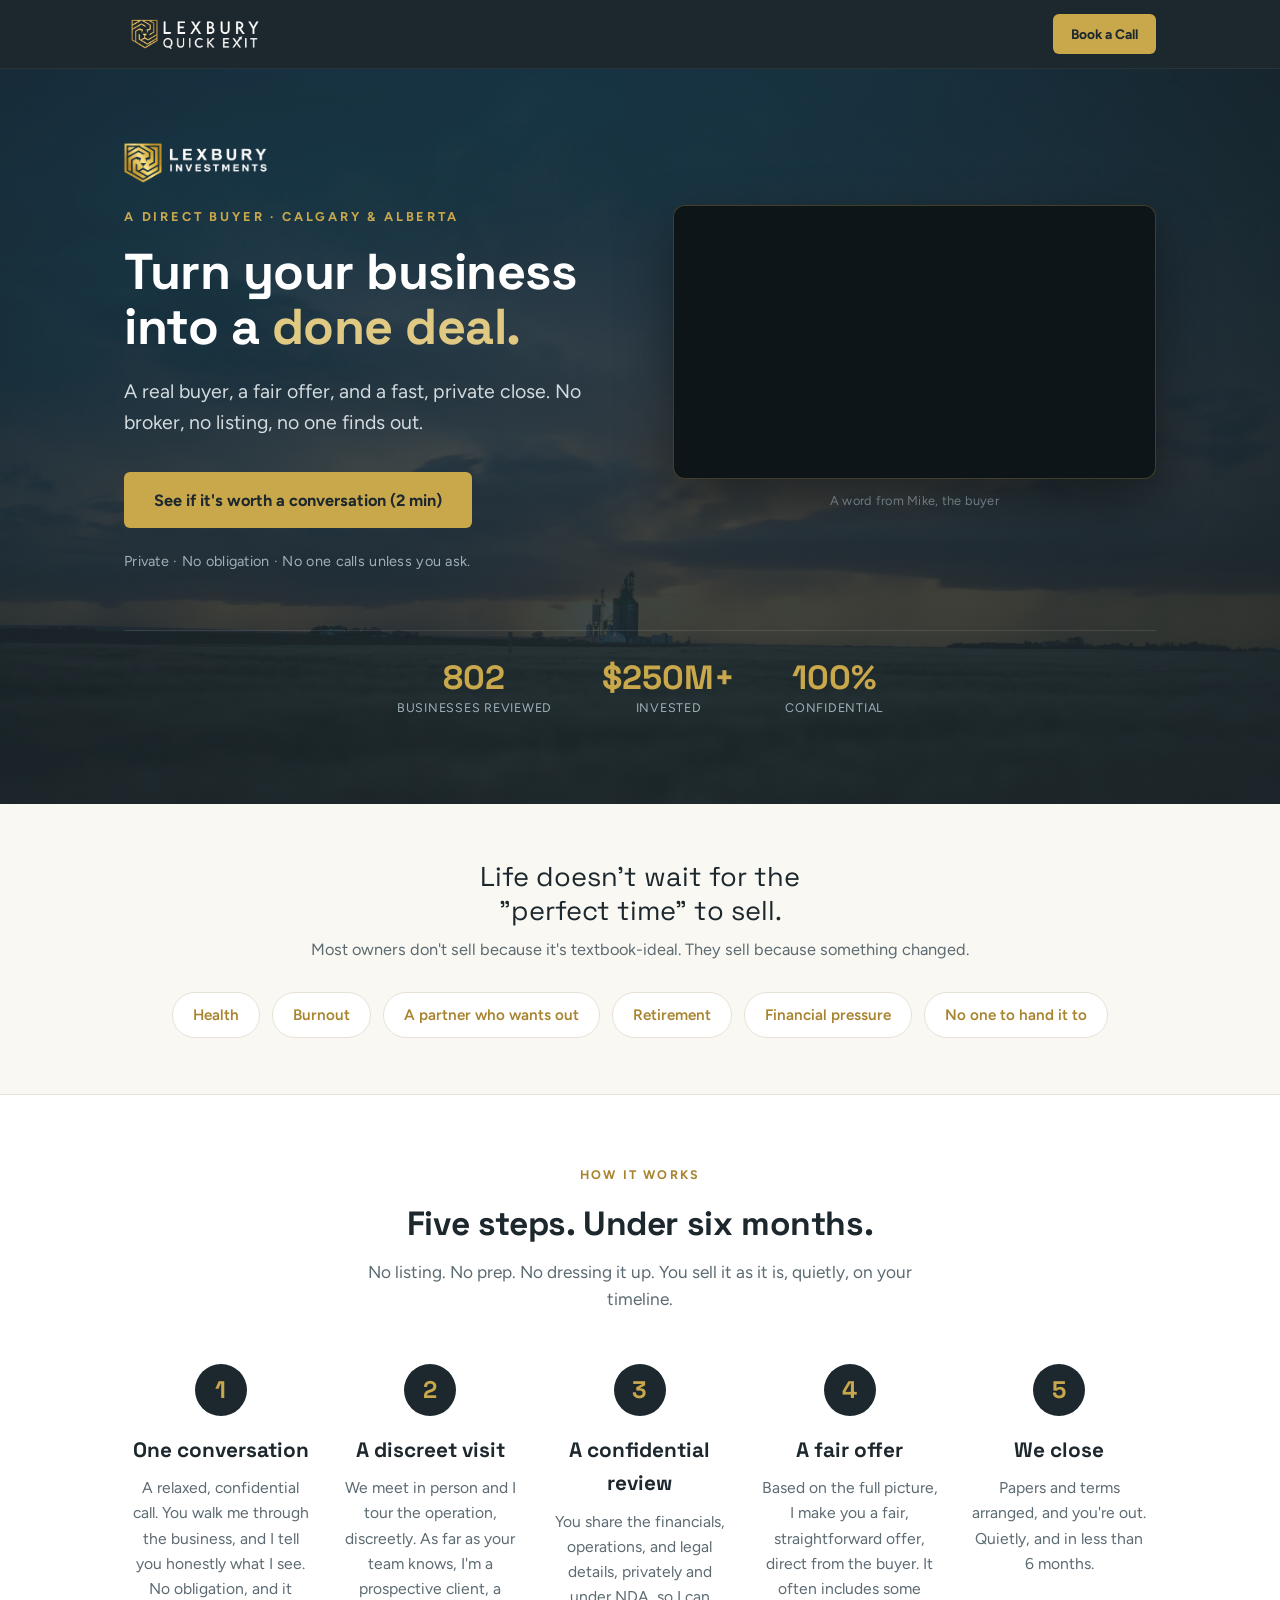
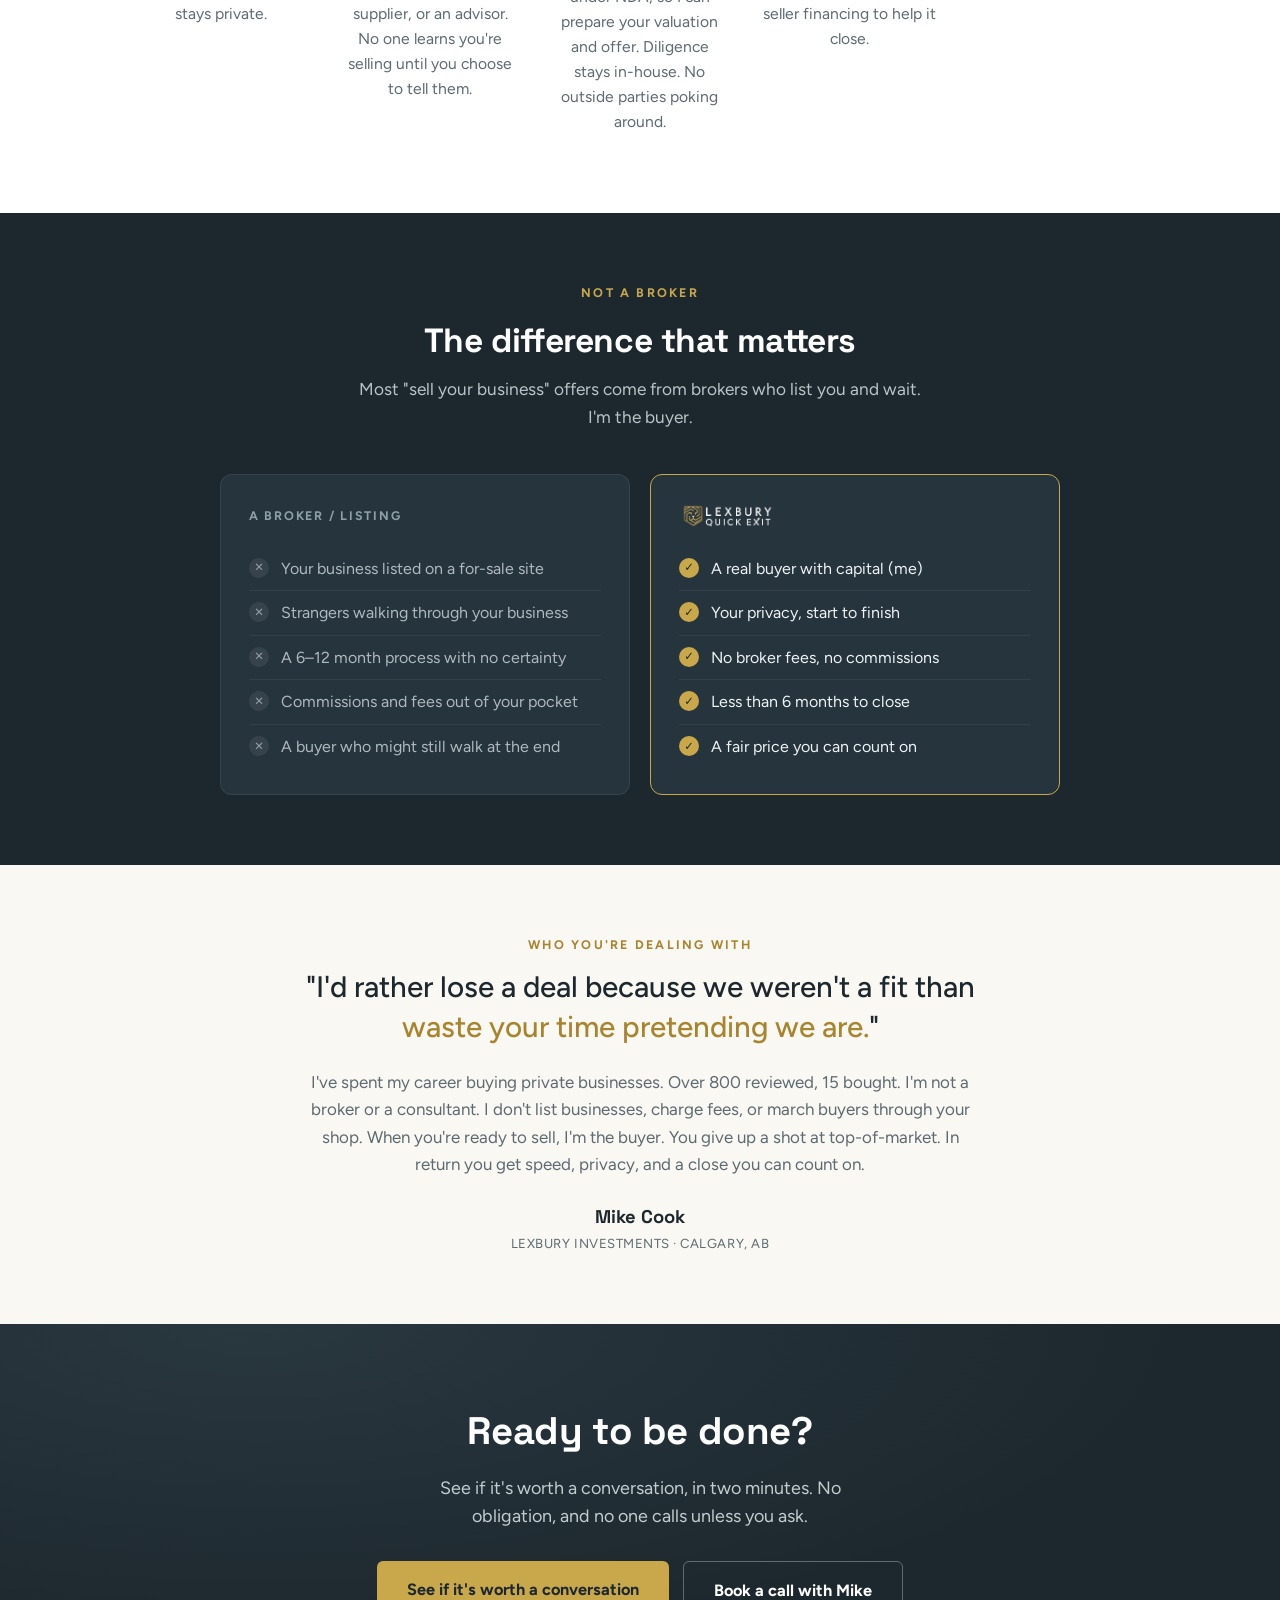
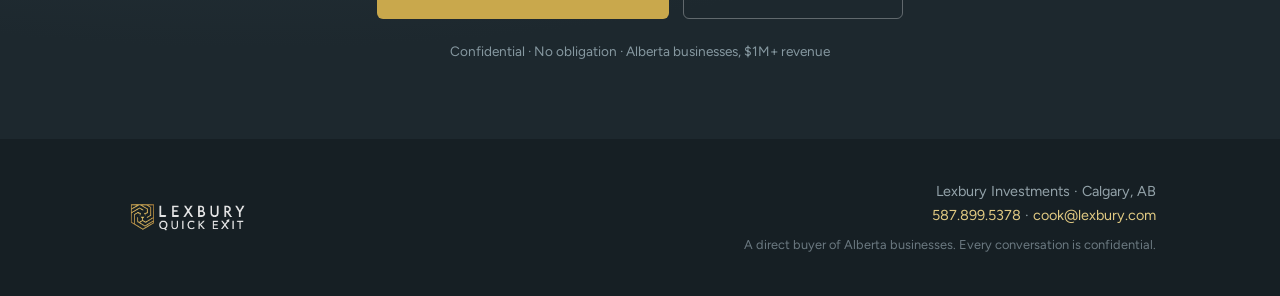
==== commit f5d28776: "Raise minimum acquisition threshold to $1M revenue Co-Authored-By: Claude Opus 4.8 <noreply@anthropi" ====
--- a/index.html
+++ b/index.html
@@ -288,7 +288,7 @@
       <a class="btn btn-gold btn-lg" href="/assessment.html">See if it's worth a conversation</a>
       <a class="btn btn-ghost btn-lg" href="/book-call.html">Book a call with Mike</a>
     </div>
-    <div class="fine">Confidential &middot; No obligation &middot; Alberta businesses, $500K+ revenue</div>
+    <div class="fine">Confidential &middot; No obligation &middot; Alberta businesses, $1M+ revenue</div>
   </div>
 </section>
 
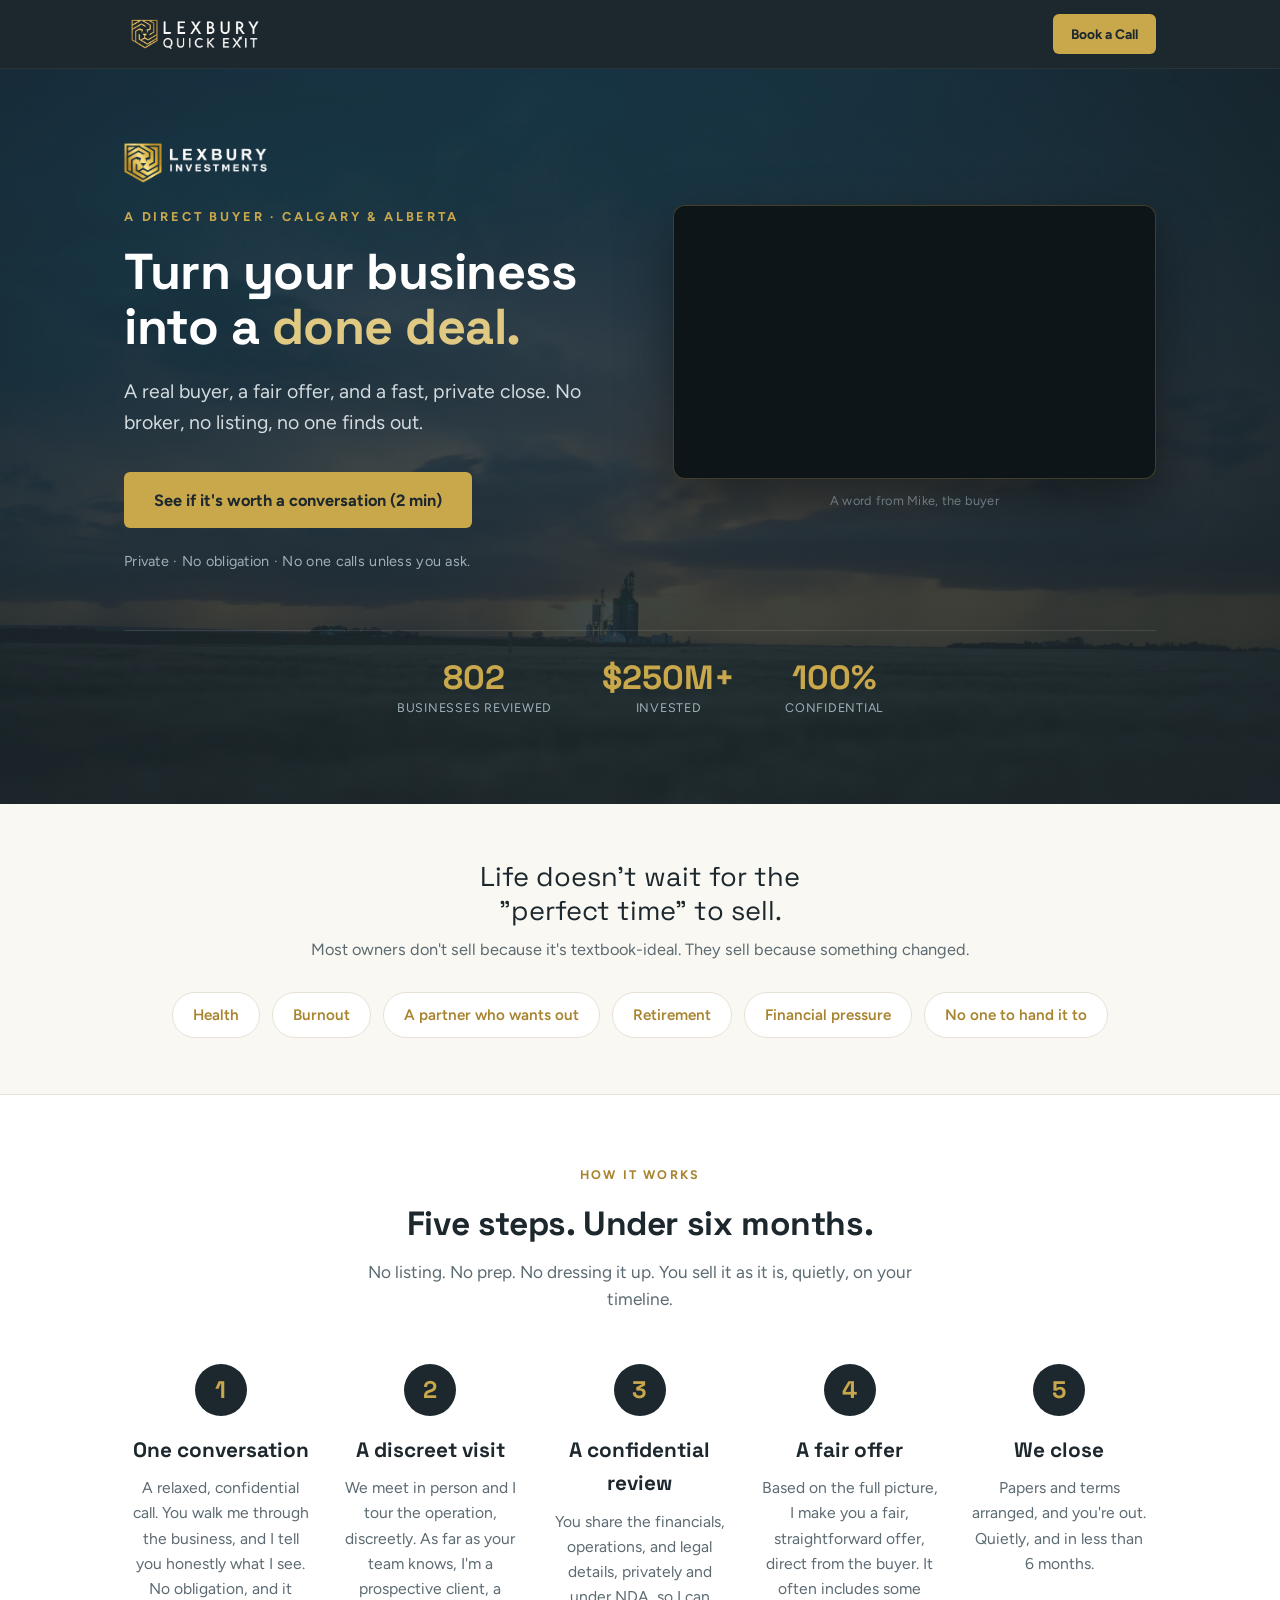
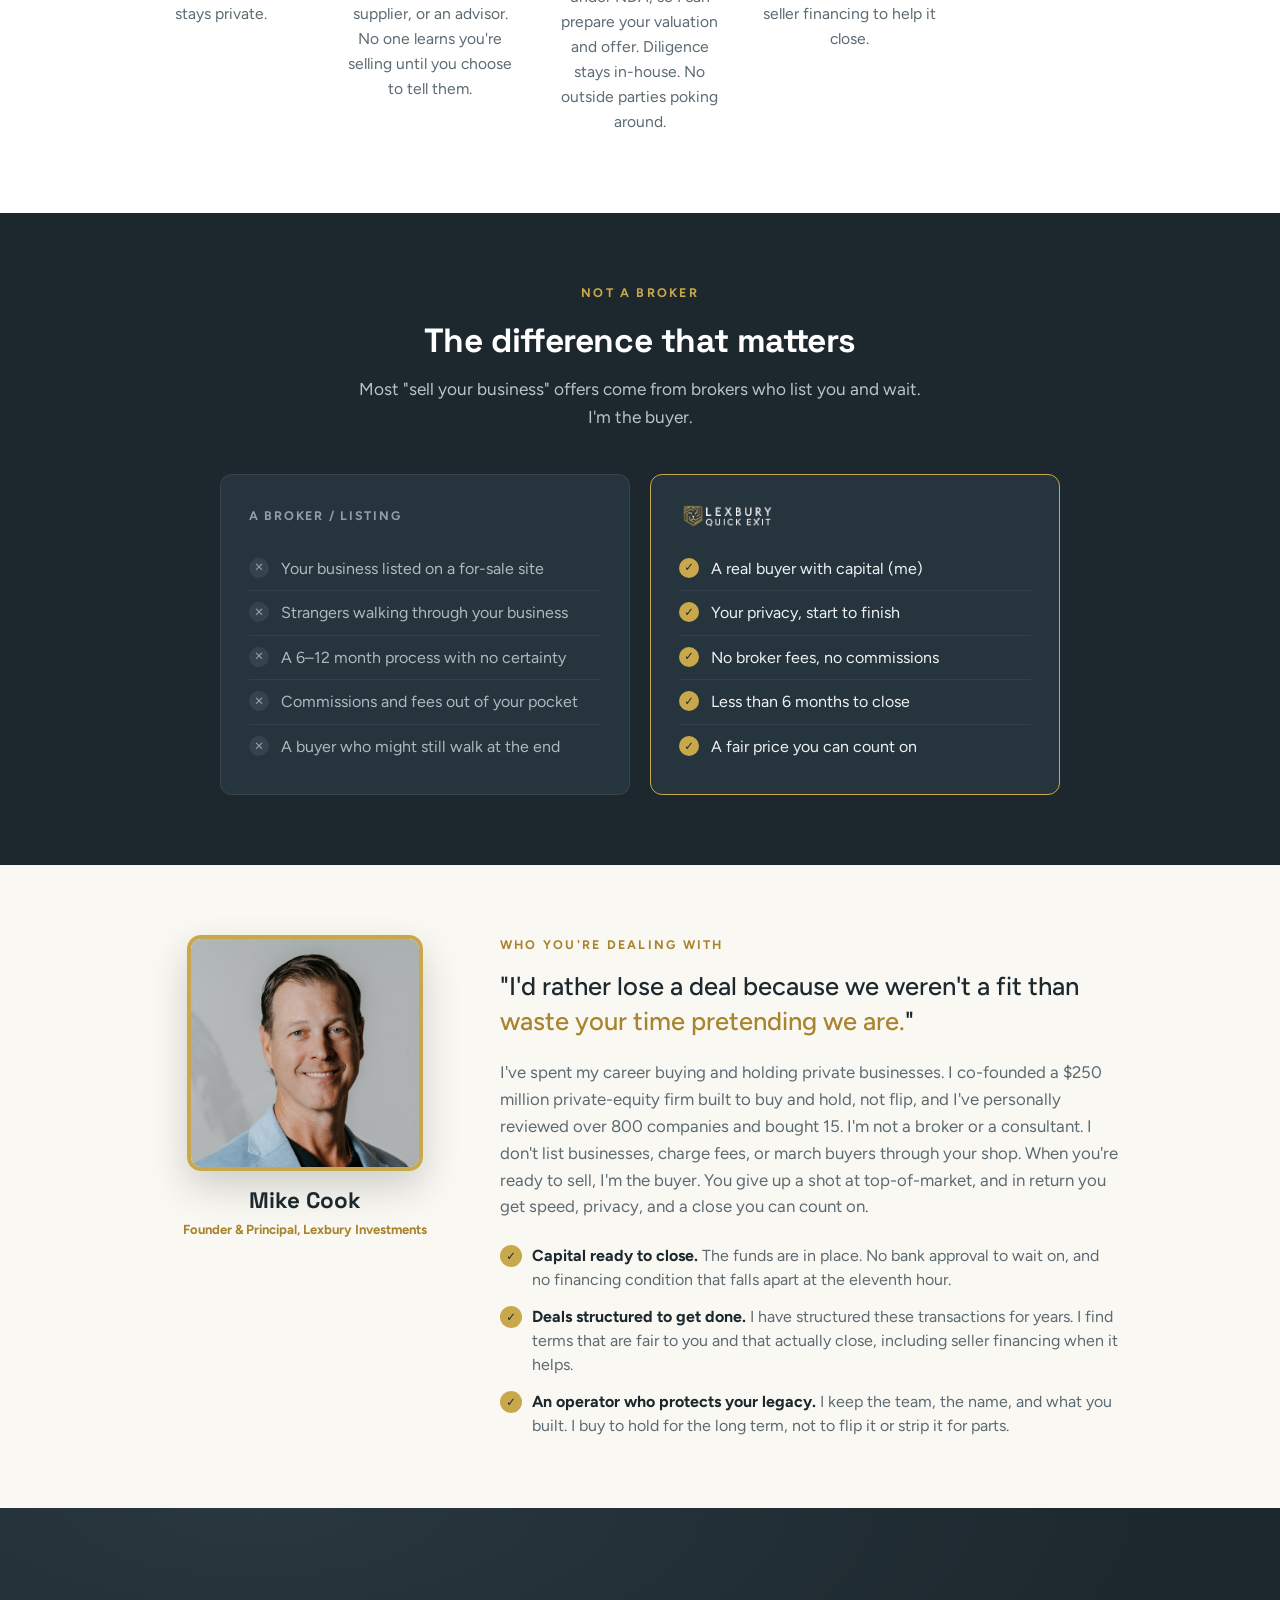
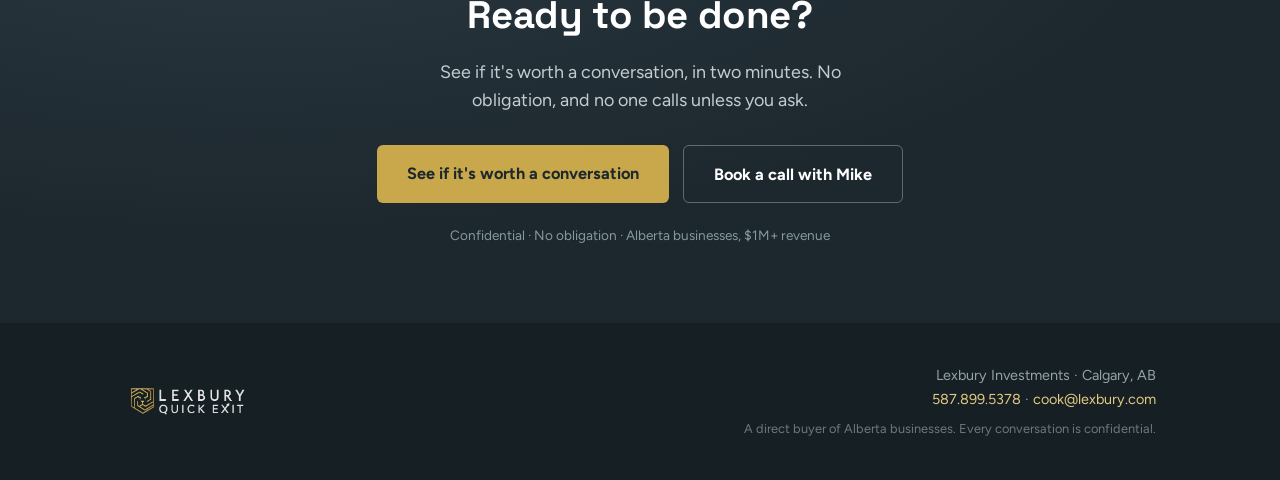
==== commit 9c69cf88: "Add Mike bio credibility block to quickexit.ca Rebuild the "Who you're dealing with" section: add he" ====
--- a/index.html
+++ b/index.html
@@ -110,12 +110,26 @@
 
 /* mike */
 .mike{background:var(--cream);}
-.mike-inner{max-width:760px;margin:0 auto;text-align:center;}
-.mike .quote{font-family:var(--sans);font-size:1.85rem;line-height:1.35;color:var(--navy);font-weight:500;}
+.mike-grid{display:grid;grid-template-columns:290px 1fr;gap:50px;align-items:start;max-width:960px;margin:0 auto;}
+.mike-photo-col{text-align:center;}
+.mike-photo{width:236px;height:236px;border-radius:14px;object-fit:cover;border:4px solid var(--gold);box-shadow:0 16px 38px rgba(29,40,46,.20);margin:0 auto 18px;}
+.mike-name{font-family:var(--serif);font-size:1.4rem;font-weight:700;color:var(--navy);line-height:1.1;}
+.mike-title{font-size:.82rem;color:var(--gold-deep);font-weight:700;margin-top:5px;}
+.mike-points{list-style:none;margin:24px 0 0;display:grid;gap:13px;}
+.mike-points li{position:relative;padding-left:32px;font-size:1rem;color:var(--muted);line-height:1.5;}
+.mike-points li::before{content:"\2713";position:absolute;left:0;top:1px;display:grid;place-items:center;width:22px;height:22px;border-radius:50%;background:var(--gold);color:var(--navy);font-size:.72rem;font-weight:800;}
+.mike-points b{color:var(--navy);font-weight:700;}
+.mike-text .kicker{text-align:left;margin-bottom:14px;}
+.mike .quote{font-family:var(--sans);font-size:1.6rem;line-height:1.36;color:var(--navy);font-weight:500;}
 .mike .quote .g{color:var(--gold-deep);}
-.mike .body{color:var(--muted);font-size:1.06rem;margin-top:22px;max-width:60ch;margin-left:auto;margin-right:auto;}
-.mike .sig{margin-top:24px;font-family:var(--serif);font-size:1.15rem;color:var(--navy);font-weight:700;}
-.mike .sig small{display:block;font-family:var(--sans);font-size:.82rem;color:var(--muted);font-weight:400;letter-spacing:.04em;margin-top:2px;}
+.mike .body{color:var(--muted);font-size:1.05rem;margin-top:20px;}
+@media(max-width:820px){
+  .mike-grid{grid-template-columns:1fr;gap:28px;text-align:center;}
+  .mike-photo{width:186px;height:186px;}
+  .mike-text .kicker{text-align:center;}
+  .mike .quote{font-size:1.42rem;}
+  .mike-points{max-width:340px;margin-left:auto;margin-right:auto;text-align:left;}
+}
 
 /* final cta */
 .final{background:radial-gradient(120% 130% at 20% 0%, #29373f 0%, var(--navy) 60%);color:#fff;text-align:center;padding:76px 0;}
@@ -139,7 +153,7 @@
   .steps{gap:24px;}
   .cols{grid-template-columns:1fr;}
   .section{padding:54px 0;}
-  .section h2,.mike .quote{font-size:1.7rem;}
+  .section h2{font-size:1.7rem;}
   .final h2{font-size:1.9rem;}
   footer .wrap{justify-content:center;text-align:center;}
   footer .meta{text-align:center;}
@@ -271,11 +285,24 @@
 
 <!-- MIKE -->
 <section class="section mike">
-  <div class="wrap mike-inner">
-    <div class="kicker">Who you're dealing with</div>
-    <p class="quote">"I'd rather lose a deal because we weren't a fit than <span class="g">waste your time pretending we are.</span>"</p>
-    <p class="body">I've spent my career buying private businesses. Over 800 reviewed, 15 bought. I'm not a broker or a consultant. I don't list businesses, charge fees, or march buyers through your shop. When you're ready to sell, I'm the buyer. You give up a shot at top-of-market. In return you get speed, privacy, and a close you can count on.</p>
-    <div class="sig">Mike Cook<small>LEXBURY INVESTMENTS &middot; CALGARY, AB</small></div>
+  <div class="wrap">
+    <div class="mike-grid">
+      <div class="mike-photo-col">
+        <img class="mike-photo" src="/mike-cook.jpg" alt="Mike Cook, founder of Lexbury Investments">
+        <div class="mike-name">Mike Cook</div>
+        <div class="mike-title">Founder &amp; Principal, Lexbury Investments</div>
+      </div>
+      <div class="mike-text">
+        <div class="kicker">Who you're dealing with</div>
+        <p class="quote">"I'd rather lose a deal because we weren't a fit than <span class="g">waste your time pretending we are.</span>"</p>
+        <p class="body">I've spent my career buying and holding private businesses. I co-founded a $250 million private-equity firm built to buy and hold, not flip, and I've personally reviewed over 800 companies and bought 15. I'm not a broker or a consultant. I don't list businesses, charge fees, or march buyers through your shop. When you're ready to sell, I'm the buyer. You give up a shot at top-of-market, and in return you get speed, privacy, and a close you can count on.</p>
+        <ul class="mike-points">
+          <li><b>Capital ready to close.</b> The funds are in place. No bank approval to wait on, and no financing condition that falls apart at the eleventh hour.</li>
+          <li><b>Deals structured to get done.</b> I have structured these transactions for years. I find terms that are fair to you and that actually close, including seller financing when it helps.</li>
+          <li><b>An operator who protects your legacy.</b> I keep the team, the name, and what you built. I buy to hold for the long term, not to flip it or strip it for parts.</li>
+        </ul>
+      </div>
+    </div>
   </div>
 </section>
 
